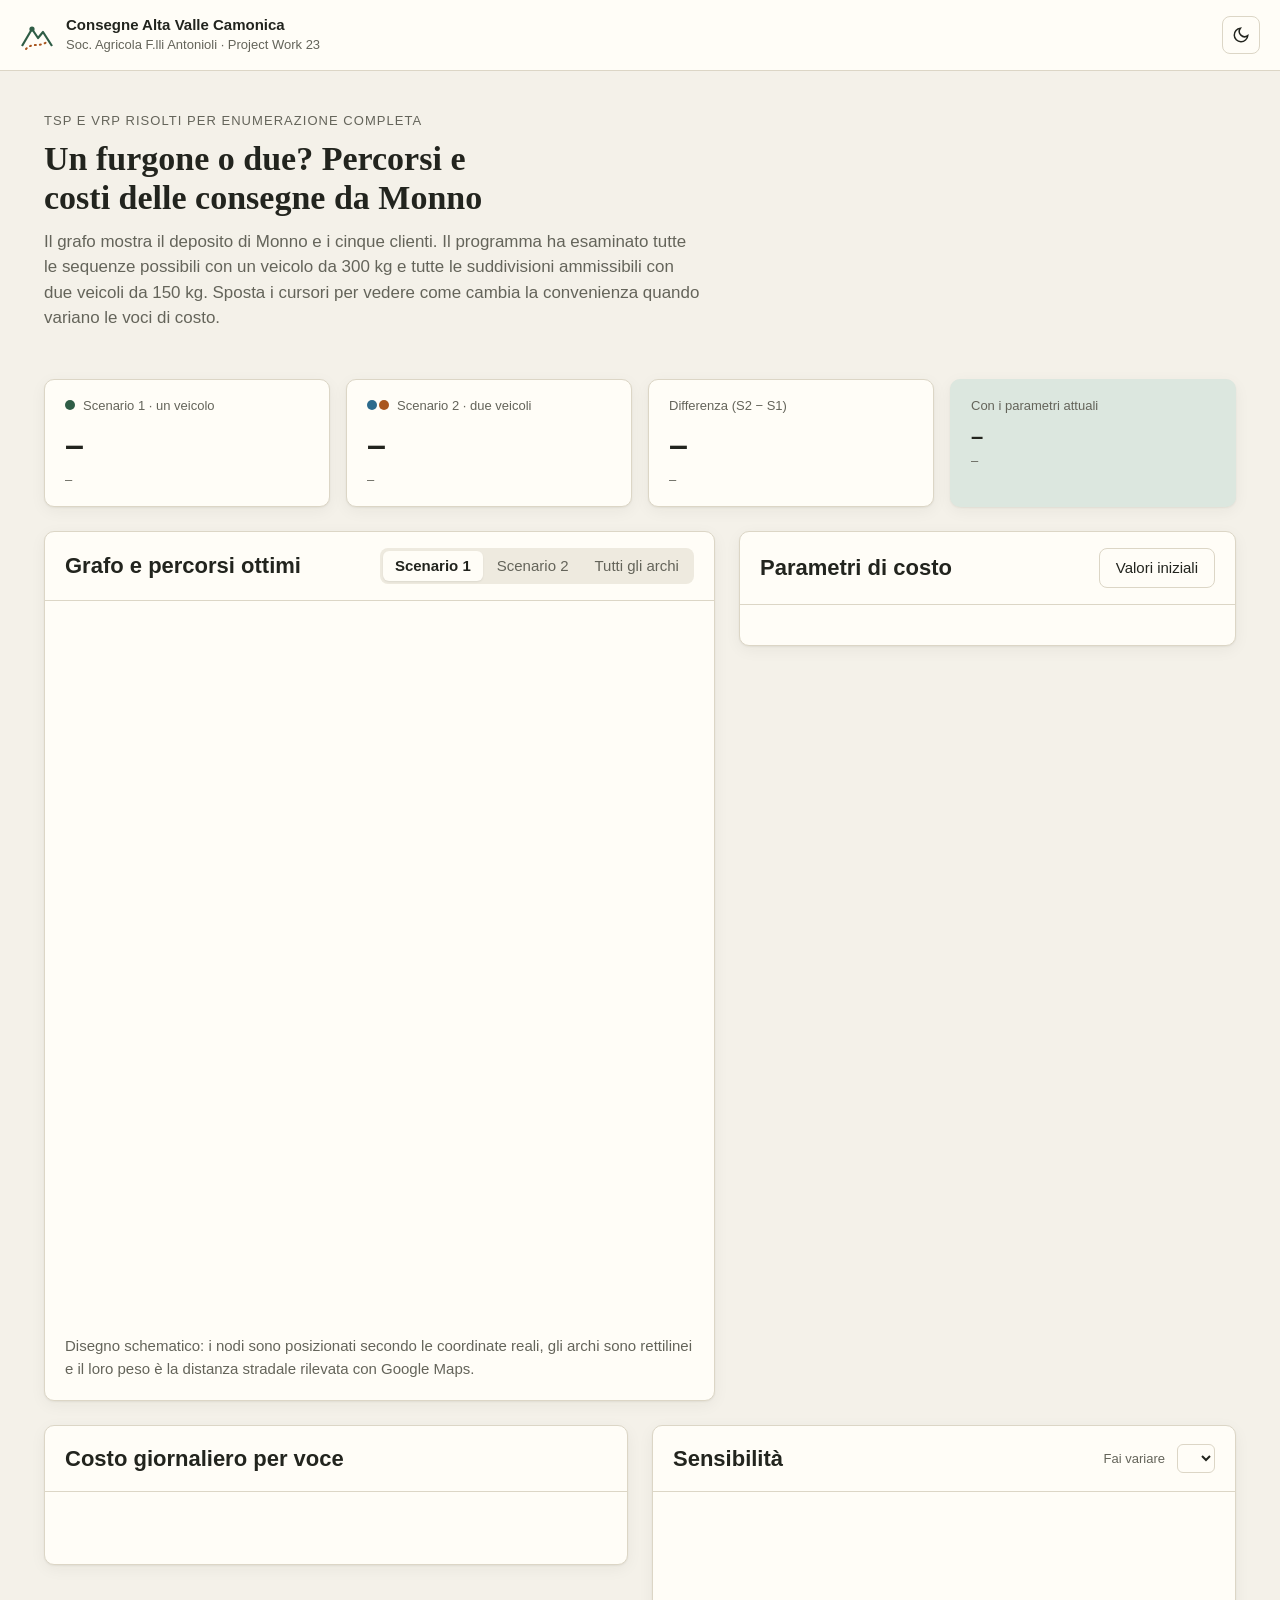
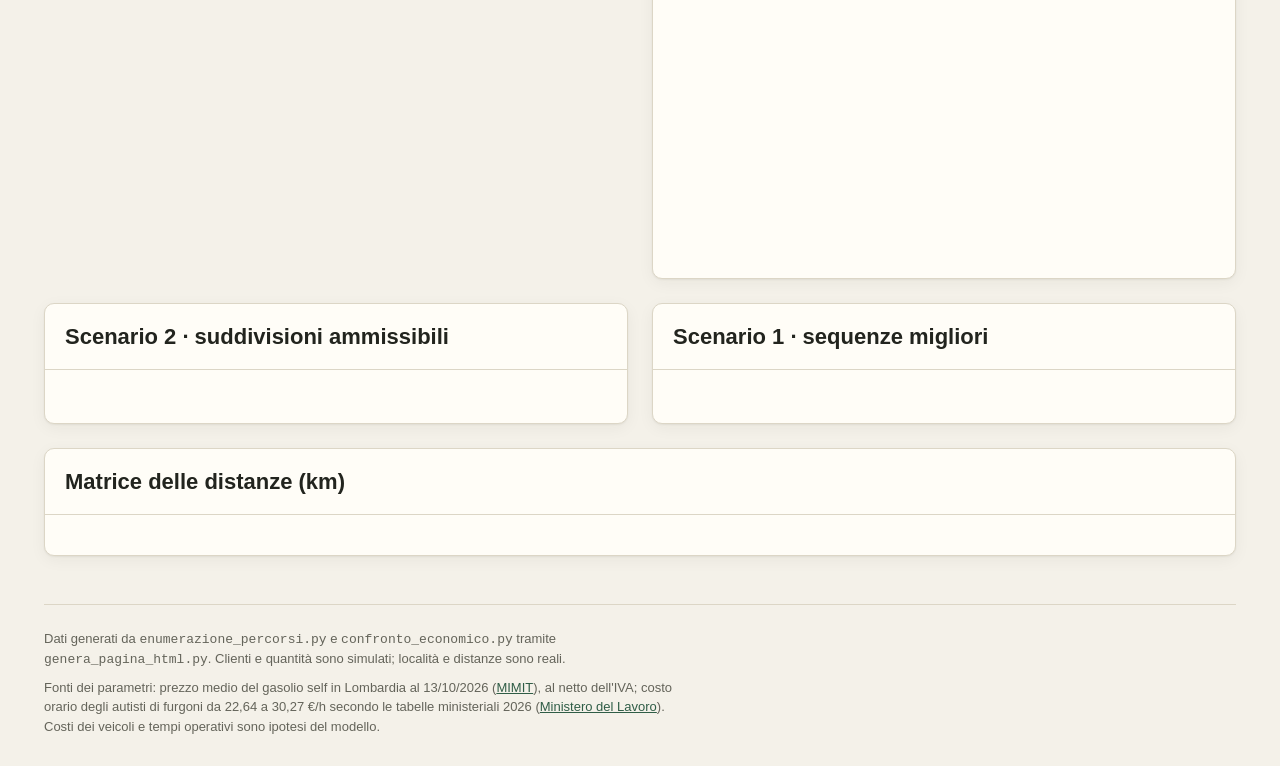
==== pagina/index.html @ 0bb9aa32 "aggiornamento progetto - Aggiunta la pagina generata pagina/index.html - .gitignore: la cartella pag" ====
<!doctype html>
<!--
  Modello della pagina dei risultati. Da solo non mostra numeri:
  va completato con "python3 genera_pagina_html.py", che aggiunge i dati
  e crea il file finale pagina/index.html.
-->
<html lang="it">
  <head>
    <meta charset="utf-8" />
    <meta name="viewport" content="width=device-width, initial-scale=1" />
    <title>Consegne in Alta Valle Camonica – Confronto tra scenari</title>
    <meta
      name="description"
      content="Project Work Traccia 23: percorsi di consegna della Società Agricola F.lli Antonioli e confronto economico tra uno e due veicoli."
    />
    <link
      rel="icon"
      href="data:image/svg+xml,%3Csvg xmlns='http://www.w3.org/2000/svg' viewBox='0 0 32 32'%3E%3Cpath d='M3 26 L12 10 L17 18 L21 13 L29 26 Z' fill='%232F5D46'/%3E%3Ccircle cx='12' cy='10' r='3' fill='%23B5652A'/%3E%3C/svg%3E"
    />
    <style>
/* I colori della pagina (versione chiara e versione scura), i caratteri
   e le distanze tra gli elementi. Gli altri file CSS usano questi nomi,
   ad esempio var(--accent), così basta cambiare un colore qui. */

:root,
[data-theme="light"] {
  --bg: #f4f1e9;
  --surface: #fffdf7;
  --surface-2: #eeeadf;
  --border: #dcd6c6;
  --text: #22241e;
  --muted: #64645a;
  --faint: #9a9888;
  --accent: #2f5d46;
  --accent-soft: #dce7df;
  --v1: #2c6a8c;
  --v2: #a9561f;
  --edge: #c9c3b2;
  --good: #2f5d46;
  --warn: #a9561f;
  --shadow:
    0 1px 2px rgba(40, 36, 20, 0.06), 0 4px 16px rgba(40, 36, 20, 0.05);
}
[data-theme="dark"] {
  --bg: #14160f;
  --surface: #1c1f17;
  --surface-2: #252920;
  --border: #353a2e;
  --text: #eceadf;
  --muted: #a6a496;
  --faint: #737265;
  --accent: #8cc3a3;
  --accent-soft: #263a2e;
  --v1: #74b4d6;
  --v2: #e3995f;
  --edge: #3e4436;
  --good: #8cc3a3;
  --warn: #e3995f;
  --shadow: 0 1px 2px rgba(0, 0, 0, 0.3), 0 4px 16px rgba(0, 0, 0, 0.25);
}
@media (prefers-color-scheme: dark) {
  :root:not([data-theme="light"]) {
    --bg: #14160f;
    --surface: #1c1f17;
    --surface-2: #252920;
    --border: #353a2e;
    --text: #eceadf;
    --muted: #a6a496;
    --faint: #737265;
    --accent: #8cc3a3;
    --accent-soft: #263a2e;
    --v1: #74b4d6;
    --v2: #e3995f;
    --edge: #3e4436;
    --good: #8cc3a3;
    --warn: #e3995f;
    --shadow:
      0 1px 2px rgba(0, 0, 0, 0.3), 0 4px 16px rgba(0, 0, 0, 0.25);
  }
}
:root {
  --text-xs: clamp(0.75rem, 0.7rem + 0.25vw, 0.8125rem);
  --text-sm: clamp(0.8125rem, 0.78rem + 0.2vw, 0.9375rem);
  --text-base: clamp(0.9375rem, 0.9rem + 0.2vw, 1.0625rem);
  --text-lg: clamp(1.125rem, 1rem + 0.5vw, 1.375rem);
  --text-xl: clamp(1.5rem, 1.2rem + 1.2vw, 2.125rem);
  --space-1: 0.25rem;
  --space-2: 0.5rem;
  --space-3: 0.75rem;
  --space-4: 1rem;
  --space-5: 1.25rem;
  --space-6: 1.5rem;
  --space-8: 2rem;
  --space-10: 2.5rem;
  --space-12: 3rem;
  --radius: 10px;
  --font-sans:
    -apple-system, BlinkMacSystemFont, "Segoe UI", "Helvetica Neue",
    Arial, sans-serif;
  --font-serif:
    "Iowan Old Style", "Palatino Linotype", Palatino, Georgia, serif;
  --font-mono: ui-monospace, "SF Mono", Menlo, Consolas, monospace;
}
</style>
    <style>
/* La struttura della pagina: barra in alto, disposizione dei riquadri
   sullo schermo, aspetto dei riquadri e note in fondo. */

* {
  box-sizing: border-box;
}
html {
  -webkit-text-size-adjust: 100%;
}
body {
  margin: 0;
  background: var(--bg);
  color: var(--text);
  font-family: var(--font-sans);
  font-size: var(--text-base);
  line-height: 1.5;
  font-variant-numeric: tabular-nums;
}
.wrap {
  max-width: 1240px;
  margin: 0 auto;
  padding: 0 var(--space-6);
}
header.top {
  border-bottom: 1px solid var(--border);
  background: var(--surface);
}
.top-inner {
  display: flex;
  align-items: center;
  gap: var(--space-4);
  padding: var(--space-4) 0;
}
.brand {
  display: flex;
  align-items: center;
  gap: var(--space-3);
  color: var(--accent);
}
.brand-text {
  color: var(--text);
  line-height: 1.2;
}
.brand-text strong {
  display: block;
  font-size: var(--text-sm);
}
.brand-text span {
  font-size: var(--text-xs);
  color: var(--muted);
}
.spacer {
  flex: 1;
}
.icon-btn {
  border: 1px solid var(--border);
  background: var(--surface);
  color: var(--text);
  width: 38px;
  height: 38px;
  border-radius: 8px;
  display: grid;
  place-items: center;
  cursor: pointer;
}
.icon-btn:hover {
  background: var(--surface-2);
}
.icon-btn:focus-visible,
button:focus-visible,
input:focus-visible,
select:focus-visible {
  outline: 2px solid var(--accent);
  outline-offset: 2px;
}

.intro {
  padding: var(--space-10) 0 var(--space-6);
}
.eyebrow {
  font-size: var(--text-xs);
  letter-spacing: 0.08em;
  text-transform: uppercase;
  color: var(--muted);
  margin: 0 0 var(--space-2);
}
h1 {
  font-family: var(--font-serif);
  font-size: var(--text-xl);
  font-weight: 600;
  line-height: 1.15;
  margin: 0 0 var(--space-3);
  max-width: 28ch;
}
.lead {
  color: var(--muted);
  max-width: 70ch;
  margin: 0;
}

.grid-main {
  display: grid;
  grid-template-columns: minmax(0, 1.35fr) minmax(320px, 1fr);
  gap: var(--space-6);
  align-items: start;
}
.card {
  background: var(--surface);
  border: 1px solid var(--border);
  border-radius: var(--radius);
  box-shadow: var(--shadow);
}
.card-head {
  display: flex;
  align-items: center;
  gap: var(--space-3);
  flex-wrap: wrap;
  padding: var(--space-4) var(--space-5);
  border-bottom: 1px solid var(--border);
}
.card-head h2 {
  font-size: var(--text-lg);
  font-weight: 650;
  margin: 0;
}
.card-body {
  padding: var(--space-5);
}
.hint {
  font-size: var(--text-xs);
  color: var(--muted);
}

section.block {
  margin-top: var(--space-6);
}
.two {
  display: grid;
  grid-template-columns: 1fr 1fr;
  gap: var(--space-6);
  align-items: start;
}

select {
  font: inherit;
  font-size: var(--text-sm);
  padding: var(--space-1) var(--space-2);
  border-radius: 6px;
  border: 1px solid var(--border);
  background: var(--surface);
  color: var(--text);
}
.note {
  font-size: var(--text-sm);
  color: var(--muted);
  margin: var(--space-3) 0 0;
}

footer {
  margin: var(--space-12) 0 var(--space-8);
  padding-top: var(--space-6);
  border-top: 1px solid var(--border);
  font-size: var(--text-xs);
  color: var(--muted);
}
footer p {
  margin: 0 0 var(--space-2);
  max-width: 90ch;
}
footer a {
  color: var(--accent);
}
</style>
    <style>
/* L'aspetto dei singoli elementi: i quattro riquadri in cima, il disegno
   con i giri, i cursori, le tabelle, le barre dei costi e il grafico. */

.kpis {
  display: grid;
  grid-template-columns: repeat(4, 1fr);
  gap: var(--space-4);
  margin: var(--space-6) 0;
}
.kpi {
  background: var(--surface);
  border: 1px solid var(--border);
  border-radius: var(--radius);
  padding: var(--space-4) var(--space-5);
  box-shadow: var(--shadow);
}
.kpi-label {
  font-size: var(--text-xs);
  color: var(--muted);
  display: flex;
  align-items: center;
  gap: var(--space-2);
}
.kpi-value {
  font-size: var(--text-xl);
  font-weight: 650;
  margin-top: var(--space-1);
  letter-spacing: -0.01em;
}
.kpi-sub {
  font-size: var(--text-xs);
  color: var(--muted);
}
.kpi.verdict {
  background: var(--accent-soft);
  border-color: transparent;
}
.kpi.verdict .kpi-value {
  font-size: var(--text-lg);
  line-height: 1.25;
  margin-top: var(--space-2);
}
.dot {
  width: 10px;
  height: 10px;
  border-radius: 50%;
  display: inline-block;
  flex: none;
}

.seg {
  display: inline-flex;
  background: var(--surface-2);
  border-radius: 8px;
  padding: 3px;
  gap: 2px;
}
.seg button {
  border: 0;
  background: transparent;
  color: var(--muted);
  font: inherit;
  font-size: var(--text-sm);
  padding: var(--space-1) var(--space-3);
  border-radius: 6px;
  cursor: pointer;
  white-space: nowrap;
}
.seg button[aria-pressed="true"] {
  background: var(--surface);
  color: var(--text);
  box-shadow: 0 1px 2px rgba(0, 0, 0, 0.08);
  font-weight: 600;
}

.graph-wrap {
  position: relative;
}
svg.graph {
  width: 100%;
  height: auto;
  display: block;
}
.graph .edge {
  stroke: var(--edge);
  stroke-width: 1.2;
}
.graph .edge-label {
  font-size: 11px;
  fill: var(--faint);
  paint-order: stroke;
  stroke: var(--surface);
  stroke-width: 4px;
}
.graph .route {
  fill: none;
  stroke-width: 3.5;
  stroke-linecap: round;
  stroke-linejoin: round;
}
.graph .node-circle {
  fill: var(--surface);
  stroke: var(--text);
  stroke-width: 1.5;
}
.graph .node-depot {
  fill: var(--accent);
  stroke: var(--accent);
}
.graph .node-name {
  font-size: 13px;
  font-weight: 600;
  fill: var(--text);
  paint-order: stroke;
  stroke: var(--surface);
  stroke-width: 4px;
}
.graph .node-kg {
  font-size: 11px;
  fill: var(--muted);
  paint-order: stroke;
  stroke: var(--surface);
  stroke-width: 4px;
}
.graph .step {
  font-size: 10px;
  font-weight: 700;
  fill: #fff;
}
.legend {
  display: flex;
  flex-wrap: wrap;
  gap: var(--space-4);
  margin-top: var(--space-3);
  font-size: var(--text-xs);
  color: var(--muted);
}
.legend span {
  display: inline-flex;
  align-items: center;
  gap: var(--space-2);
}
.legend i {
  width: 18px;
  height: 3px;
  border-radius: 2px;
  display: inline-block;
}

.routes {
  display: grid;
  gap: var(--space-3);
  margin-top: var(--space-4);
}
.route-card {
  border: 1px solid var(--border);
  border-left-width: 4px;
  border-radius: 8px;
  padding: var(--space-3) var(--space-4);
}
.route-card .r-title {
  font-size: var(--text-sm);
  font-weight: 650;
  display: flex;
  justify-content: space-between;
  gap: var(--space-3);
}
.route-card .r-path {
  font-size: var(--text-sm);
  color: var(--muted);
  margin-top: 2px;
}

.controls {
  display: grid;
  gap: var(--space-5);
}
.group-title {
  font-size: var(--text-xs);
  text-transform: uppercase;
  letter-spacing: 0.08em;
  color: var(--muted);
  margin: 0 0 var(--space-3);
  font-weight: 600;
}
.ctrl {
  display: grid;
  grid-template-columns: 1fr auto;
  gap: var(--space-1) var(--space-3);
  align-items: center;
  margin-bottom: var(--space-3);
}
.ctrl label {
  font-size: var(--text-sm);
}
.ctrl output {
  font-size: var(--text-sm);
  font-weight: 650;
  font-family: var(--font-mono);
}
.ctrl input[type="range"] {
  grid-column: 1 / -1;
  width: 100%;
  accent-color: var(--accent);
  margin: 0;
}
.ctrl .src {
  grid-column: 1 / -1;
  font-size: var(--text-xs);
  color: var(--faint);
  margin-top: -2px;
}
.btn {
  border: 1px solid var(--border);
  background: var(--surface);
  color: var(--text);
  font: inherit;
  font-size: var(--text-sm);
  padding: var(--space-2) var(--space-4);
  border-radius: 8px;
  cursor: pointer;
}
.btn:hover {
  background: var(--surface-2);
}

table {
  width: 100%;
  border-collapse: collapse;
  font-size: var(--text-sm);
}
th,
td {
  text-align: left;
  padding: var(--space-2) var(--space-3);
  border-bottom: 1px solid var(--border);
  vertical-align: top;
}
th {
  font-size: var(--text-xs);
  color: var(--muted);
  font-weight: 600;
  text-transform: uppercase;
  letter-spacing: 0.05em;
}
td.num,
th.num {
  text-align: right;
  white-space: nowrap;
}
tr.total td {
  font-weight: 700;
  border-bottom: 0;
  border-top: 2px solid var(--text);
}
tr.best td {
  background: var(--accent-soft);
}
.pos {
  color: var(--warn);
}
.neg {
  color: var(--good);
}
.table-scroll {
  overflow-x: auto;
}

.bars {
  display: grid;
  gap: var(--space-4);
  margin-top: var(--space-5);
}
.bar-row .bar-label {
  display: flex;
  justify-content: space-between;
  font-size: var(--text-sm);
  margin-bottom: var(--space-1);
}
.bar {
  display: flex;
  height: 22px;
  border-radius: 5px;
  overflow: hidden;
  background: var(--surface-2);
}
.bar div {
  height: 100%;
  transition: width 0.35s ease;
}
.bar-legend {
  display: flex;
  flex-wrap: wrap;
  gap: var(--space-3);
  font-size: var(--text-xs);
  color: var(--muted);
  margin-top: var(--space-3);
}
.bar-legend span {
  display: inline-flex;
  align-items: center;
  gap: var(--space-1);
}
.bar-legend i {
  width: 10px;
  height: 10px;
  border-radius: 2px;
  display: inline-block;
}

svg.chart {
  width: 100%;
  height: auto;
  display: block;
}
.chart .axis line,
.chart .axis path {
  stroke: var(--border);
}
.chart text {
  font-size: 11px;
  fill: var(--muted);
}
.chart .grid {
  stroke: var(--border);
  stroke-dasharray: 2 3;
}
</style>
    <style>
/* Modifiche per gli schermi piccoli (telefoni e tablet) e per chi ha
   chiesto al computer di ridurre le animazioni. Viene caricato per ultimo,
   così queste regole prevalgono sulle altre. */

@media (max-width: 980px) {
  .grid-main,
  .two {
    grid-template-columns: 1fr;
  }
  .kpis {
    grid-template-columns: 1fr 1fr;
  }
}
@media (max-width: 520px) {
  .wrap {
    padding: 0 var(--space-4);
  }
  .kpis {
    grid-template-columns: 1fr;
  }
  .card-body {
    padding: var(--space-4);
  }
}
@media (prefers-reduced-motion: reduce) {
  .bar div {
    transition: none;
  }
}
</style>
  </head>
  <body>
    <header class="top">
      <div class="wrap top-inner">
        <div class="brand">
          <svg
            width="34"
            height="34"
            viewBox="0 0 34 34"
            fill="none"
            aria-label="Logo: montagne e percorso di consegna"
            role="img"
          >
            <path
              d="M2 28 L12 11 L18 20 L23 14 L32 28"
              stroke="currentColor"
              stroke-width="2.2"
              stroke-linejoin="round"
            />
            <path
              d="M6 31 C 12 24, 20 30, 28 23"
              stroke="var(--v2)"
              stroke-width="2"
              stroke-linecap="round"
              stroke-dasharray="1 4"
            />
            <circle cx="12" cy="11" r="2.6" fill="currentColor" />
          </svg>
          <div class="brand-text">
            <strong>Consegne Alta Valle Camonica</strong>
            <span>Soc. Agricola F.lli Antonioli · Project Work 23</span>
          </div>
        </div>
        <div class="spacer"></div>
        <button
          class="icon-btn"
          id="theme"
          aria-label="Cambia tema chiaro/scuro"
          title="Cambia tema"
        >
          <svg
            width="18"
            height="18"
            viewBox="0 0 24 24"
            fill="none"
            stroke="currentColor"
            stroke-width="2"
            stroke-linecap="round"
          >
            <path d="M21 12.8A9 9 0 1 1 11.2 3a7 7 0 0 0 9.8 9.8z" />
          </svg>
        </button>
      </div>
    </header>

    <main class="wrap">
      <div class="intro">
        <p class="eyebrow">TSP e VRP risolti per enumerazione completa</p>
        <h1>Un furgone o due? Percorsi e costi delle consegne da Monno</h1>
        <p class="lead">
          Il grafo mostra il deposito di Monno e i cinque clienti. Il programma
          ha esaminato tutte le sequenze possibili con un veicolo da 300 kg e
          tutte le suddivisioni ammissibili con due veicoli da 150 kg. Sposta i
          cursori per vedere come cambia la convenienza quando variano le voci
          di costo.
        </p>
      </div>

      <div class="kpis" aria-live="polite">
        <div class="kpi">
          <div class="kpi-label">
            <span class="dot" style="background: var(--accent)"></span>Scenario
            1 · un veicolo
          </div>
          <div class="kpi-value" id="k-s1">–</div>
          <div class="kpi-sub" id="k-s1-sub">–</div>
        </div>
        <div class="kpi">
          <div class="kpi-label">
            <span class="dot" style="background: var(--v1)"></span
            ><span
              class="dot"
              style="background: var(--v2); margin-left: -6px"
            ></span
            >Scenario 2 · due veicoli
          </div>
          <div class="kpi-value" id="k-s2">–</div>
          <div class="kpi-sub" id="k-s2-sub">–</div>
        </div>
        <div class="kpi">
          <div class="kpi-label">Differenza (S2 − S1)</div>
          <div class="kpi-value" id="k-diff">–</div>
          <div class="kpi-sub" id="k-diff-sub">–</div>
        </div>
        <div class="kpi verdict">
          <div class="kpi-label">Con i parametri attuali</div>
          <div class="kpi-value" id="k-verdict">–</div>
          <div class="kpi-sub" id="k-verdict-sub">–</div>
        </div>
      </div>

      <div class="grid-main">
        <div class="card">
          <div class="card-head">
            <h2>Grafo e percorsi ottimi</h2>
            <div class="spacer"></div>
            <div class="seg" role="group" aria-label="Scenario da mostrare">
              <button data-view="s1" aria-pressed="true">Scenario 1</button>
              <button data-view="s2" aria-pressed="false">Scenario 2</button>
              <button data-view="all" aria-pressed="false">
                Tutti gli archi
              </button>
            </div>
          </div>
          <div class="card-body">
            <div class="graph-wrap">
              <svg
                class="graph"
                id="graph"
                viewBox="0 0 560 600"
                role="img"
                aria-label="Grafo del deposito e dei clienti con i percorsi ottimi"
              ></svg>
            </div>
            <div class="legend" id="legend"></div>
            <div class="routes" id="routes"></div>
            <p class="note">
              Disegno schematico: i nodi sono posizionati secondo le coordinate
              reali, gli archi sono rettilinei e il loro peso è la distanza
              stradale rilevata con Google Maps.
            </p>
          </div>
        </div>

        <div class="card">
          <div class="card-head">
            <h2>Parametri di costo</h2>
            <div class="spacer"></div>
            <button class="btn" id="reset">Valori iniziali</button>
          </div>
          <div class="card-body controls" id="controls"></div>
        </div>
      </div>

      <section class="block two">
        <div class="card">
          <div class="card-head"><h2>Costo giornaliero per voce</h2></div>
          <div class="card-body">
            <div class="table-scroll"><table id="cost-table"></table></div>
            <div class="bars" id="bars"></div>
            <div class="bar-legend" id="bar-legend"></div>
          </div>
        </div>
        <div class="card">
          <div class="card-head">
            <h2>Sensibilità</h2>
            <div class="spacer"></div>
            <label class="hint" for="sens-var">Fai variare</label>
            <select id="sens-var"></select>
          </div>
          <div class="card-body">
            <svg
              class="chart"
              id="chart"
              viewBox="0 0 520 320"
              role="img"
              aria-label="Costo dei due scenari al variare del parametro scelto"
            ></svg>
            <p class="note" id="sens-note"></p>
          </div>
        </div>
      </section>

      <section class="block two">
        <div class="card">
          <div class="card-head">
            <h2>Scenario 2 · suddivisioni ammissibili</h2>
          </div>
          <div class="card-body">
            <p class="hint" id="s2-summary"></p>
            <div class="table-scroll"><table id="s2-table"></table></div>
          </div>
        </div>
        <div class="card">
          <div class="card-head"><h2>Scenario 1 · sequenze migliori</h2></div>
          <div class="card-body">
            <p class="hint" id="s1-summary"></p>
            <div class="table-scroll"><table id="s1-table"></table></div>
          </div>
        </div>
      </section>

      <section class="block">
        <div class="card">
          <div class="card-head"><h2>Matrice delle distanze (km)</h2></div>
          <div class="card-body">
            <div class="table-scroll"><table id="matrix"></table></div>
          </div>
        </div>
      </section>

      <footer>
        <p>
          Dati generati da <code>enumerazione_percorsi.py</code> e
          <code>confronto_economico.py</code> tramite
          <code>genera_pagina_html.py</code>. Clienti e quantità sono simulati;
          località e distanze sono reali.
        </p>
        <p>
          Fonti dei parametri: prezzo medio del gasolio self in Lombardia al
          13/10/2026 (<a
            href="https://www.mimit.gov.it/it/prezzo-medio-carburanti/regioni"
            target="_blank"
            rel="noopener"
            >MIMIT</a
          >), al netto dell'IVA; costo orario degli autisti di furgoni da 22,64
          a 30,27 €/h secondo le tabelle ministeriali 2026 (<a
            href="https://www.lavoro.gov.it/temi-e-priorita/rapporti-di-lavoro-e-relazioni-industriali/focus/settore-della-logistica-trasporto-merci-spedizione"
            target="_blank"
            rel="noopener"
            >Ministero del Lavoro</a
          >). Costi dei veicoli e tempi operativi sono ipotesi del modello.
        </p>
      </footer>
    </main>

    <!-- Qui genera_pagina_html.py scrive i risultati dei calcoli,
         al posto della scritta {"nodi": [{"id": 0, "nome": "Monno", "lat": 46.2116, "lon": 10.3399, "domanda": 0}, {"id": 1, "nome": "Incudine", "lat": 46.2205, "lon": 10.3589, "domanda": 40}, {"id": 2, "nome": "Edolo", "lat": 46.1806, "lon": 10.3333, "domanda": 70}, {"id": 3, "nome": "Vezza d'Oglio", "lat": 46.2402, "lon": 10.3997, "domanda": 50}, {"id": 4, "nome": "Vione", "lat": 46.2484, "lon": 10.4472, "domanda": 30}, {"id": 5, "nome": "Malonno", "lat": 46.1226, "lon": 10.3192, "domanda": 60}], "distanze": [[0.0, 3.1, 6.6, 7.0, 11.4, 14.9], [3.1, 0.0, 5.5, 3.9, 8.3, 13.8], [6.6, 5.5, 0.0, 9.4, 13.8, 8.3], [7.0, 3.9, 9.4, 0.0, 4.7, 17.7], [11.4, 8.3, 13.8, 4.7, 0.0, 22.1], [14.9, 13.8, 8.3, 17.7, 22.1, 0.0]], "capacita": {"s1": 300, "s2": 150}, "scenario1": {"sequenza": [1, 3, 4, 2, 5], "km": 48.7, "esaminate": 120, "n_ottime": 16, "classifica": [{"km": 48.7, "sequenza": [1, 3, 4, 2, 5]}, {"km": 48.7, "sequenza": [1, 3, 4, 5, 2]}, {"km": 48.7, "sequenza": [1, 4, 3, 2, 5]}, {"km": 48.7, "sequenza": [1, 4, 3, 5, 2]}, {"km": 48.7, "sequenza": [2, 5, 1, 3, 4]}, {"km": 48.7, "sequenza": [2, 5, 1, 4, 3]}, {"km": 48.7, "sequenza": [2, 5, 3, 4, 1]}, {"km": 48.7, "sequenza": [2, 5, 4, 3, 1]}, {"km": 48.7, "sequenza": [3, 4, 1, 2, 5]}, {"km": 48.7, "sequenza": [3, 4, 1, 5, 2]}, {"km": 48.7, "sequenza": [4, 3, 1, 2, 5]}, {"km": 48.7, "sequenza": [4, 3, 1, 5, 2]}]}, "scenario2": {"suddivisioni": 15, "scartate": 9, "ammissibili": [{"km": 52.9, "veicoli": [{"sequenza": [1, 3, 4], "km": 23.1, "kg": 120}, {"sequenza": [2, 5], "km": 29.8, "kg": 130}]}, {"km": 63.9, "veicoli": [{"sequenza": [1, 2], "km": 15.2, "kg": 110}, {"sequenza": [3, 4, 5], "km": 48.7, "kg": 140}]}, {"km": 63.9, "veicoli": [{"sequenza": [1, 5], "km": 31.8, "kg": 100}, {"sequenza": [2, 3, 4], "km": 32.1, "kg": 150}]}, {"km": 71.4, "veicoli": [{"sequenza": [1, 4, 2], "km": 31.8, "kg": 140}, {"sequenza": [3, 5], "km": 39.6, "kg": 110}]}, {"km": 71.4, "veicoli": [{"sequenza": [1, 3, 5], "km": 39.6, "kg": 150}, {"sequenza": [2, 4], "km": 31.8, "kg": 100}]}, {"km": 71.4, "veicoli": [{"sequenza": [1, 4, 5], "km": 48.4, "kg": 130}, {"sequenza": [2, 3], "km": 23.0, "kg": 120}]}]}, "parametri": {"prezzo_gasolio": 1.84, "costo_orario": 25.0, "velocita": 50, "tempo_scarico": 10, "tempo_carico": 15, "veicoli": {"furgone_medio": {"consumo_l_100km": 9.0, "altri_costi_km": 0.08, "costo_fisso_giorno": 35.0}, "furgone_compatto": {"consumo_l_100km": 6.5, "altri_costi_km": 0.06, "costo_fisso_giorno": 25.0}}, "giorni_anno": 250}} -->
    <script>
      const DATI = /*__DATI__*/ null;
    </script>
    <script>
/* =============================================================
   Piccoli strumenti usati da tutti gli altri file:
   trovare un elemento nella pagina e scrivere numeri, euro e
   orari nel formato italiano (virgola per i decimali, punto per
   le migliaia).
   ============================================================= */

/**
 * Trova un elemento della pagina. Esempio: $("#reset") restituisce
 * il pulsante che nel file HTML ha id="reset".
 */
const $ = (selettore) => document.querySelector(selettore);

/** Nomi dei paesi, nello stesso ordine dei dati: il numero 0 è il deposito di Monno. */
const NOMI_NODI = DATI.nodi.map((nodo) => nodo.nome);

/** 1234.5 → "1.234,50 €" */
function formattaEuro(valore) {
  return valore.toLocaleString("it-IT", {
    style: "currency",
    currency: "EUR",
    minimumFractionDigits: 2,
  });
}

/** 1234.5 → "1.235 €" (arrotondato all'euro, usato per i totali annui). */
function formattaEuroIntero(valore) {
  // la "regola" tra le barre / / inserisce un punto ogni tre cifre, partendo da destra
  const conPuntiDelleMigliaia = Math.round(valore)
    .toString()
    .replace(/\B(?=(\d{3})+(?!\d))/g, ".");
  return conPuntiDelleMigliaia + " €";
}

/** formattaNumero(3.14159, 2) → "3,14" */
function formattaNumero(valore, decimali = 1) {
  return valore.toLocaleString("it-IT", {
    minimumFractionDigits: decimali,
    maximumFractionDigits: decimali,
  });
}

/**
 * Scrive un valore con il segno + o − davanti, usando la funzione
 * di formattazione indicata. Lo zero resta senza segno.
 * Esempio: conSegno(-3, formattaEuro) → "−3,00 €"
 */
function conSegno(valore, formatta) {
  let segno = "";
  if (valore > 0) segno = "+";
  if (valore < 0) segno = "−";
  return segno + formatta(Math.abs(valore));
}

/** Scrive una durata in ore e minuti: 1.75 ore → "1h 45min", 0.5 ore → "30 min". */
function formattaDurata(oreDecimali) {
  let ore = Math.floor(oreDecimali);
  let minuti = Math.round((oreDecimali - ore) * 60);
  if (minuti === 60) {
    // es. 1.999 ore: l'arrotondamento dà 60 minuti, che diventano un'ora in più
    ore++;
    minuti = 0;
  }
  if (ore === 0) return `${minuti} min`;
  return `${ore}h ${String(minuti).padStart(2, "0")}min`;
}

/** Scrive un giro con i nomi dei paesi, partendo e tornando a Monno: "Monno → Edolo → Malonno → Monno". */
function descriviPercorso(sequenzaClienti) {
  const giroCompleto = [0, ...sequenzaClienti, 0];
  return giroCompleto.map((indice) => NOMI_NODI[indice]).join(" → ");
}
</script>
    <script>
/* =============================================================
   I costi usati nei calcoli (prezzo del gasolio, stipendio degli
   autisti, ...) e l'elenco dei cursori con cui si possono cambiare
   nella pagina.
   ============================================================= */

/** I costi di partenza, così come li ha scritti confronto_economico.py. */
const PARAMETRI_DATI = DATI.parametri;
const FURGONE_MEDIO = PARAMETRI_DATI.veicoli.furgone_medio;
const FURGONE_COMPATTO = PARAMETRI_DATI.veicoli.furgone_compatto;

/** Gli stessi valori di partenza, riorganizzati con un nome per ogni cursore. */
const VALORI_INIZIALI = {
  prezzo_gasolio: PARAMETRI_DATI.prezzo_gasolio,
  costo_orario: PARAMETRI_DATI.costo_orario,
  velocita: PARAMETRI_DATI.velocita,
  tempo_scarico: PARAMETRI_DATI.tempo_scarico,
  tempo_carico: PARAMETRI_DATI.tempo_carico,

  fisso_medio: FURGONE_MEDIO.costo_fisso_giorno,
  consumo_medio: FURGONE_MEDIO.consumo_l_100km,
  usura_medio: FURGONE_MEDIO.altri_costi_km,

  fisso_comp: FURGONE_COMPATTO.costo_fisso_giorno,
  consumo_comp: FURGONE_COMPATTO.consumo_l_100km,
  usura_comp: FURGONE_COMPATTO.altri_costi_km,
};

/** I valori scelti in questo momento con i cursori (all'inizio, quelli di partenza). */
let parametriCorrenti = { ...VALORI_INIZIALI };

/*
  Elenco dei cursori, divisi in gruppi. Per ognuno si indica:
    chiave           il nome del costo che il cursore modifica
    etichetta        il testo scritto sopra il cursore
    min, max, passo  valore minimo, massimo e di quanto si sposta ogni scatto
    formatta         come scrivere il valore, con l'unità di misura (€/l, km/h, ...)
    fonte            (non sempre presente) da dove viene il valore di partenza
*/
const GRUPPI_DI_CONTROLLI = [
  {
    titolo: "Carburante e lavoro",
    controlli: [
      {
        chiave: "prezzo_gasolio",
        etichetta: "Prezzo gasolio (IVA esclusa)",
        min: 1.2,
        max: 2.6,
        passo: 0.01,
        formatta: (v) => formattaNumero(v, 2) + " €/l",
        fonte: "MIMIT, Lombardia, 13/10/2026: 2,247 €/l IVA inclusa",
      },
      {
        chiave: "costo_orario",
        etichetta: "Costo orario autista",
        min: 18,
        max: 40,
        passo: 0.5,
        formatta: (v) => formattaNumero(v, 2) + " €/h",
        fonte: "Tabelle ministeriali 2026: 22,64–30,27 €/h",
      },
    ],
  },
  {
    titolo: "Tempi operativi",
    controlli: [
      {
        chiave: "velocita",
        etichetta: "Velocità media",
        min: 30,
        max: 70,
        passo: 1,
        formatta: (v) => v + " km/h",
        fonte: "Percorsi su strada statale SS42",
      },
      {
        chiave: "tempo_scarico",
        etichetta: "Scarico per cliente",
        min: 0,
        max: 30,
        passo: 1,
        formatta: (v) => v + " min",
      },
      {
        chiave: "tempo_carico",
        etichetta: "Carico al deposito per veicolo",
        min: 0,
        max: 45,
        passo: 1,
        formatta: (v) => v + " min",
      },
    ],
  },
  {
    titolo: "Furgone medio · scenario 1",
    controlli: [
      {
        chiave: "fisso_medio",
        etichetta: "Costo fisso giornaliero",
        min: 10,
        max: 90,
        passo: 1,
        formatta: (v) => formattaNumero(v, 0) + " €/giorno",
      },
      {
        chiave: "consumo_medio",
        etichetta: "Consumo",
        min: 5,
        max: 14,
        passo: 0.1,
        formatta: (v) => formattaNumero(v, 1) + " l/100 km",
      },
      {
        chiave: "usura_medio",
        etichetta: "Usura e manutenzione",
        min: 0,
        max: 0.25,
        passo: 0.01,
        formatta: (v) => formattaNumero(v, 2) + " €/km",
      },
    ],
  },
  {
    titolo: "Furgone compatto · scenario 2 (×2)",
    controlli: [
      {
        chiave: "fisso_comp",
        etichetta: "Costo fisso giornaliero",
        min: 5,
        max: 70,
        passo: 1,
        formatta: (v) => formattaNumero(v, 0) + " €/giorno",
      },
      {
        chiave: "consumo_comp",
        etichetta: "Consumo",
        min: 3,
        max: 12,
        passo: 0.1,
        formatta: (v) => formattaNumero(v, 1) + " l/100 km",
      },
      {
        chiave: "usura_comp",
        etichetta: "Usura e manutenzione",
        min: 0,
        max: 0.25,
        passo: 0.01,
        formatta: (v) => formattaNumero(v, 2) + " €/km",
      },
    ],
  },
];

/** Tutti i cursori in un'unica lista, senza dividerli in gruppi. */
const TUTTI_I_CONTROLLI = GRUPPI_DI_CONTROLLI.flatMap(
  (gruppo) => gruppo.controlli,
);

/** Per trovare subito un cursore dal suo nome, es. CONTROLLO_PER_CHIAVE.velocita */
const CONTROLLO_PER_CHIAVE = Object.fromEntries(
  TUTTI_I_CONTROLLI.map((controllo) => [controllo.chiave, controllo]),
);
</script>
    <script>
/* =============================================================
   Il calcolo dei costi: è lo stesso di confronto_economico.py,
   ripetuto qui perché la pagina possa rifarlo ogni volta che
   si sposta un cursore.

   Scenario 1: un furgone medio visita da solo tutti i clienti.
   Scenario 2: due furgoni compatti si dividono i clienti, nel
               modo più corto trovato da enumerazione_percorsi.py.
   ============================================================= */

const SCENARIO_1 = DATI.scenario1;
const MIGLIORE_SCENARIO_2 = DATI.scenario2.ammissibili[0];

/** Consumo, usura e costo fisso del tipo di furgone indicato ("medio" o "compatto"). */
function caratteristicheVeicolo(tipoVeicolo, parametri) {
  if (tipoVeicolo === "medio") {
    return {
      consumo: parametri.consumo_medio, // litri ogni 100 km
      usura: parametri.usura_medio, // € al km
      costoFisso: parametri.fisso_medio, // € al giorno
    };
  }
  return {
    consumo: parametri.consumo_comp,
    usura: parametri.usura_comp,
    costoFisso: parametri.fisso_comp,
  };
}

/**
 * Quanto costa e quanto dura il giro di un singolo furgone.
 * fisso, carburante, altri (usura) e autista sono le quattro voci
 * di costo che compaiono nella tabella della pagina.
 */
function costoGiro(km, numeroClienti, tipoVeicolo, parametri) {
  const veicolo = caratteristicheVeicolo(tipoVeicolo, parametri);

  const oreDiGuida = km / parametri.velocita;
  const minutiDiSosta =
    numeroClienti * parametri.tempo_scarico + parametri.tempo_carico;
  const ore = oreDiGuida + minutiDiSosta / 60;

  const litriConsumati = (km * veicolo.consumo) / 100;
  const carburante = litriConsumati * parametri.prezzo_gasolio;
  const altri = km * veicolo.usura;
  const autista = ore * parametri.costo_orario;

  return {
    km,
    ore,
    fisso: veicolo.costoFisso,
    carburante,
    altri,
    autista,
    totale: veicolo.costoFisso + carburante + altri + autista,
  };
}

/** I valori che, nello scenario 2, si sommano tra i due furgoni. */
const VOCI_DA_SOMMARE = [
  "km",
  "ore",
  "fisso",
  "carburante",
  "altri",
  "autista",
  "totale",
];

/**
 * Calcola i costi dei due scenari con i valori indicati.
 * "durata" dice dopo quanto tempo tutte le consegne sono finite:
 * nello scenario 2 i due furgoni partono insieme, quindi si finisce
 * quando torna quello con il giro più lungo.
 */
function valutaScenari(parametri) {
  const scenario1 = costoGiro(
    SCENARIO_1.km,
    SCENARIO_1.sequenza.length,
    "medio",
    parametri,
  );
  scenario1.durata = scenario1.ore;

  const giriScenario2 = MIGLIORE_SCENARIO_2.veicoli.map((veicolo) =>
    costoGiro(veicolo.km, veicolo.sequenza.length, "compatto", parametri),
  );
  const scenario2 = {};
  for (const voce of VOCI_DA_SOMMARE) {
    scenario2[voce] = giriScenario2.reduce((somma, g) => somma + g[voce], 0);
  }
  scenario2.durata = Math.max(...giriScenario2.map((g) => g.ore));

  return { scenario1, scenario2 };
}
</script>
    <script>
/* =============================================================
   Il riquadro "Parametri di costo": crea i cursori e fa in modo
   che, quando se ne sposta uno, la pagina ricalcoli tutto.
   ============================================================= */

/** Il codice HTML di un cursore: titolo, valore attuale, barra e fonte. */

function htmlControllo(controllo) {
  const id = `c-${controllo.chiave}`;
  const fonte = controllo.fonte
    ? `<span class="src">${controllo.fonte}</span>`
    : "";
  return `
    <div class="ctrl">
      <label for="${id}">${controllo.etichetta}</label>
      <output id="o-${controllo.chiave}" for="${id}"></output>
      <input type="range" id="${id}"
             min="${controllo.min}" max="${controllo.max}" step="${controllo.passo}"
             value="${parametriCorrenti[controllo.chiave]}">
      ${fonte}
    </div>`;
}

/** Il codice HTML di un gruppo di cursori, con il suo titolo. */
function htmlGruppoControlli(gruppo) {
  return `
    <div>
      <p class="group-title">${gruppo.titolo}</p>
      ${gruppo.controlli.map(htmlControllo).join("")}
    </div>`;
}

/** Pulsante "Valori iniziali": riporta tutti i cursori ai valori di partenza. */
function ripristinaValoriIniziali() {
  parametriCorrenti = { ...VALORI_INIZIALI };
  for (const controllo of TUTTI_I_CONTROLLI) {
    $(`#c-${controllo.chiave}`).value = parametriCorrenti[controllo.chiave];
  }
  aggiorna();
}

/** Mette i cursori nella pagina e li collega ai calcoli. */
function creaControlli() {
  $("#controls").innerHTML = GRUPPI_DI_CONTROLLI.map(htmlGruppoControlli).join(
    "",
  );

  // quando si sposta un cursore: salva il nuovo valore e ricalcola la pagina
  for (const controllo of TUTTI_I_CONTROLLI) {
    $(`#c-${controllo.chiave}`).addEventListener("input", (evento) => {
      parametriCorrenti[controllo.chiave] = parseFloat(evento.target.value);
      aggiorna();
    });
  }

  $("#reset").addEventListener("click", ripristinaValoriIniziali);
}
</script>
    <script>
/* =============================================================
   Il disegno con il deposito, i clienti e i giri dei furgoni.

   Con i pulsanti sopra il disegno si sceglie cosa mostrare:
     "s1"   il giro dell'unico furgone (scenario 1)
     "s2"   i giri dei due furgoni (scenario 2)
     "all"  tutti i collegamenti tra i paesi, con i km
   ============================================================= */

let vistaGrafo = "s1";

/* Misure del disegno, in pixel. Devono coincidere con quelle
   scritte nel file HTML (viewBox="0 0 560 600"). */
const LARGHEZZA_GRAFO = 560;
const ALTEZZA_GRAFO = 600;
const MARGINE_GRAFO = 64;

/** Le linee si fermano a questa distanza dal centro di un paese, per non coprirne il cerchio. */
const RAGGIO_INGOMBRO_NODO = 16;

/**
 * Trasforma la posizione reale di ogni paese (latitudine e longitudine)
 * in un punto del disegno. Le distanze nord-sud sono in scala reale;
 * quelle est-ovest possono essere allargate fino a 1,8 volte, perché
 * i paesi sono quasi in fila lungo la valle e il disegno verrebbe
 * troppo stretto per leggerlo.
 */
function calcolaPosizioniNodi() {
  // sulle Alpi un grado di longitudine è più corto di uno di latitudine: si corregge
  const LATITUDINE_RIFERIMENTO = 46.18;
  const correzioneLongitudine = Math.cos(
    (LATITUDINE_RIFERIMENTO * Math.PI) / 180,
  );

  const xs = DATI.nodi.map((nodo) => nodo.lon * correzioneLongitudine);
  const ys = DATI.nodi.map((nodo) => nodo.lat);
  const minX = Math.min(...xs);
  const maxX = Math.max(...xs);
  const minY = Math.min(...ys);
  const maxY = Math.max(...ys);

  const scalaY = (ALTEZZA_GRAFO - 2 * MARGINE_GRAFO) / (maxY - minY);
  const scalaX = Math.min(
    (LARGHEZZA_GRAFO - 2 * MARGINE_GRAFO) / (maxX - minX),
    scalaY * 1.8,
  );

  // centra il disegno nell'area disponibile
  const spostamentoX = (LARGHEZZA_GRAFO - (maxX - minX) * scalaX) / 2;
  const spostamentoY = (ALTEZZA_GRAFO - (maxY - minY) * scalaY) / 2;

  return DATI.nodi.map((_, i) => ({
    x: spostamentoX + (xs[i] - minX) * scalaX,
    // nel disegno i valori crescono verso il basso: si capovolge, così il nord resta in alto
    y: spostamentoY + (maxY - ys[i]) * scalaY,
  }));
}
const POSIZIONI_NODI = calcolaPosizioniNodi();

/*
  Dove scrivere nomi e numeri accanto a ogni paese, sistemato a mano
  perché le scritte non si sovrappongano. Il numero a sinistra è
  quello del paese (0 = Monno).
*/
// nome del paese: [spostamento a destra, spostamento in basso, allineamento del testo]
const POSIZIONE_ETICHETTA = {
  0: [-16, 4, "end"],
  1: [6, 26, "start"],
  2: [-16, 4, "end"],
  3: [-14, -16, "end"],
  4: [-14, -24, "end"],
  5: [16, 4, "start"],
};
// cerchietto con il numero della tappa: [spostamento a destra, spostamento in basso]
const POSIZIONE_NUMERO_TAPPA = {
  1: [12, -12],
  2: [13, -11],
  3: [13, -13],
  4: [13, 13],
  5: [-13, -13],
};

/** Kg totali da consegnare a tutti i clienti. */
const DOMANDA_TOTALE = DATI.nodi.reduce((somma, nodo) => somma + nodo.domanda, 0);

/**
 * I giri da disegnare, uno per furgone, con colore e dati da mostrare.
 * Nella vista "all" non si disegna nessun giro.
 */
function percorsiDellaVista(vista) {
  if (vista === "s1") {
    return [
      {
        titolo: "Veicolo unico",
        sequenza: SCENARIO_1.sequenza,
        km: SCENARIO_1.km,
        kg: DOMANDA_TOTALE,
        capacita: DATI.capacita.s1,
        colore: "var(--accent)",
        freccia: "arr-s1",
      },
    ];
  }
  if (vista === "s2") {
    return MIGLIORE_SCENARIO_2.veicoli.map((veicolo, i) => ({
      titolo: `Veicolo ${i + 1}`,
      sequenza: veicolo.sequenza,
      km: veicolo.km,
      kg: veicolo.kg,
      capacita: DATI.capacita.s2,
      colore: i === 0 ? "var(--v1)" : "var(--v2)",
      freccia: i === 0 ? "arr-v1" : "arr-v2",
    }));
  }
  return [];
}

/* ---------- i pezzi del disegno ----------
   Ogni funzione restituisce il codice di una parte del disegno
   (linee, cerchi, scritte), che poi viene messo insieme in disegnaGrafo(). */

/** Le punte di freccia alla fine dei giri, una per ogni colore. */
function htmlPunteDiFreccia() {
  const frecce = [
    ["arr-s1", "var(--accent)"],
    ["arr-v1", "var(--v1)"],
    ["arr-v2", "var(--v2)"],
  ];
  const marker = frecce.map(
    ([id, colore]) =>
      `<marker id="${id}" viewBox="0 0 10 10" refX="8" refY="5" markerWidth="5" markerHeight="5" orient="auto-start-reverse">` +
      `<path d="M0,0 L10,5 L0,10 z" fill="${colore}"/></marker>`,
  );
  return `<defs>${marker.join("")}</defs>`;
}

/** Le linee grigie che collegano ogni paese a tutti gli altri; nella vista "all" anche con i km. */
function htmlArchi() {
  const mostraDistanze = vistaGrafo === "all";
  const numeroNodi = DATI.nodi.length;
  let html = "";
  for (let i = 0; i < numeroNodi; i++) {
    for (let j = i + 1; j < numeroNodi; j++) {
      const a = POSIZIONI_NODI[i];
      const b = POSIZIONI_NODI[j];
      html += `<line class="edge" x1="${a.x}" y1="${a.y}" x2="${b.x}" y2="${b.y}" opacity="${mostraDistanze ? 1 : 0.45}"/>`;
      if (mostraDistanze) {
        const centroX = (a.x + b.x) / 2;
        const centroY = (a.y + b.y) / 2;
        html += `<text class="edge-label" x="${centroX}" y="${centroY}" text-anchor="middle" dy="4">${formattaNumero(DATI.distanze[i][j])}</text>`;
      }
    }
  }
  return html;
}

/**
 * Le linee di un giro: Monno → clienti → Monno.
 * Ogni tratto è accorciato alle due estremità, così non entra nei cerchi dei paesi.
 * "M" vuol dire "spostati qui" e "L" "traccia una linea fin qui".
 */
function tracciatoGiro(sequenzaClienti) {
  const punti = [0, ...sequenzaClienti, 0].map((i) => POSIZIONI_NODI[i]);
  let tracciato = "";
  for (let i = 0; i < punti.length - 1; i++) {
    const da = punti[i];
    const a = punti[i + 1];
    const dx = a.x - da.x;
    const dy = a.y - da.y;
    const lunghezza = Math.hypot(dx, dy);
    // di quanto accorciare il tratto, in orizzontale e in verticale
    const rientroX = (dx / lunghezza) * RAGGIO_INGOMBRO_NODO;
    const rientroY = (dy / lunghezza) * RAGGIO_INGOMBRO_NODO;

    const inizioX = da.x + rientroX;
    const inizioY = da.y + rientroY;
    const fineX = a.x - rientroX;
    const fineY = a.y - rientroY;
    tracciato += `M${inizioX.toFixed(1)},${inizioY.toFixed(1)} L${fineX.toFixed(1)},${fineY.toFixed(1)} `;
  }
  return tracciato;
}

/** I giri dei furgoni, ognuno nel suo colore e con la freccia finale. */
function htmlPercorsi(percorsi) {
  return percorsi
    .map(
      (p) =>
        `<path class="route" d="${tracciatoGiro(p.sequenza)}" stroke="${p.colore}" marker-end="url(#${p.freccia})"/>`,
    )
    .join("");
}

/** Un cerchio per ogni paese, con nome e kg da consegnare (il deposito ha un quadratino al centro). */
function htmlNodi() {
  let html = "";
  DATI.nodi.forEach((nodo, i) => {
    const p = POSIZIONI_NODI[i];
    const eDeposito = i === 0;

    html += `<circle class="node-circle ${eDeposito ? "node-depot" : ""}" cx="${p.x}" cy="${p.y}" r="${eDeposito ? 11 : 9}"/>`;
    if (eDeposito) {
      html += `<rect x="${p.x - 4}" y="${p.y - 4}" width="8" height="8" fill="var(--surface)" rx="1"/>`;
    }

    const [dx, dy, allineamento] = POSIZIONE_ETICHETTA[i];
    const x = p.x + dx;
    const y = p.y + dy;
    const sottotitolo = eDeposito ? "deposito" : nodo.domanda + " kg";
    html += `<text class="node-name" x="${x}" y="${y}" text-anchor="${allineamento}">${nodo.nome}</text>`;
    html += `<text class="node-kg" x="${x}" y="${y + 14}" text-anchor="${allineamento}">${sottotitolo}</text>`;
  });
  return html;
}

/** Accanto a ogni cliente, il numero che dice in che ordine viene servito, nel colore del suo furgone. */
function htmlNumeriTappa(percorsi) {
  let html = "";
  for (const percorso of percorsi) {
    percorso.sequenza.forEach((cliente, posizione) => {
      const p = POSIZIONI_NODI[cliente];
      const [dx, dy] = POSIZIONE_NUMERO_TAPPA[cliente];
      const x = p.x + dx;
      const y = p.y + dy;
      html += `<circle cx="${x}" cy="${y}" r="8" fill="${percorso.colore}"/>`;
      html += `<text class="step" x="${x}" y="${y + 3.5}" text-anchor="middle">${posizione + 1}</text>`;
    });
  }
  return html;
}

/* ---------- legenda e riquadri sotto il disegno ---------- */

/** Il riquadro con km, carico e paesi visitati da un furgone. */
function htmlSchedaPercorso(percorso) {
  return `
    <div class="route-card" style="border-left-color:${percorso.colore}">
      <div class="r-title">
        <span>${percorso.titolo}</span>
        <span>${formattaNumero(percorso.km)} km · ${percorso.kg}/${percorso.capacita} kg</span>
      </div>
      <div class="r-path">${descriviPercorso(percorso.sequenza)}</div>
    </div>`;
}

/** La legenda sotto il disegno, che spiega i colori. */
function htmlLegenda() {
  const voce = (colore, testo) =>
    `<span><i style="background:${colore}"></i>${testo}</span>`;

  if (vistaGrafo === "s1") {
    return (
      voce("var(--accent)", `Veicolo unico, ${DATI.capacita.s1} kg`) +
      `<span>I numeri indicano l'ordine delle consegne</span>`
    );
  }
  if (vistaGrafo === "s2") {
    return (
      voce("var(--v1)", "Veicolo 1 · zona nord") +
      voce("var(--v2)", "Veicolo 2 · zona sud")
    );
  }
  const numeroArchi = (DATI.nodi.length * (DATI.nodi.length - 1)) / 2;
  return voce(
    "var(--edge)",
    `${numeroArchi} archi del grafo completo, con la distanza stradale in km`,
  );
}

/* ---------- il disegno completo ---------- */

/** Ridisegna tutto: disegno, legenda e riquadri dei furgoni. */
function disegnaGrafo() {
  const percorsi = percorsiDellaVista(vistaGrafo);

  // l'ordine conta: ogni pezzo viene disegnato sopra i precedenti
  $("#graph").innerHTML =
    htmlPunteDiFreccia() +
    htmlArchi() +
    htmlPercorsi(percorsi) +
    htmlNodi() +
    htmlNumeriTappa(percorsi);

  $("#legend").innerHTML = htmlLegenda();
  $("#routes").innerHTML = percorsi.map(htmlSchedaPercorso).join("");
}

/** Fa funzionare i pulsanti "Scenario 1", "Scenario 2" e "Tutti gli archi" sopra il disegno. */
function collegaPulsantiVista() {
  const pulsanti = document.querySelectorAll(".seg button");
  pulsanti.forEach((pulsante) =>
    pulsante.addEventListener("click", () => {
      vistaGrafo = pulsante.dataset.view;
      pulsanti.forEach((altro) =>
        altro.setAttribute("aria-pressed", String(altro === pulsante)),
      );
      disegnaGrafo();
    }),
  );
}
</script>
    <script>
/* =============================================================
   I quattro riquadri con i numeri principali in cima alla pagina,
   la tabella dei costi di un giorno e le barre colorate che
   mostrano di cosa è fatto il costo.
   ============================================================= */

/** Le quattro voci di costo, con il colore usato per ognuna nelle barre. */
const VOCI_DI_COSTO = [
  { chiave: "fisso", etichetta: "Costi fissi veicoli", colore: "#7D8B6A" },
  { chiave: "carburante", etichetta: "Carburante", colore: "#C9A227" },
  { chiave: "altri", etichetta: "Usura e manutenzione", colore: "#9C7B5B" },
  { chiave: "autista", etichetta: "Autisti", colore: "#4F7A94" },
];

/** Differenze più piccole di questa (meno di mezzo centesimo) contano come zero. */
const TOLLERANZA_DIFFERENZA = 0.004;

/**
 * Il colore della colonna "Differenza":
 * "pos" se lo scenario 2 costa di più, "neg" se costa di meno, nessuno se sono pari.
 */
function classeDifferenza(differenza) {
  if (differenza > TOLLERANZA_DIFFERENZA) return "pos";
  if (differenza < -TOLLERANZA_DIFFERENZA) return "neg";
  return "";
}

/* ---------- tabella ---------- */

/** Una riga della tabella: nome della voce, valore nei due scenari e differenza. */
function htmlRigaTabella(etichetta, valore1, valore2, formatta) {
  const differenza = valore2 - valore1;
  return `
    <tr>
      <td>${etichetta}</td>
      <td class="num">${formatta(valore1)}</td>
      <td class="num">${formatta(valore2)}</td>
      <td class="num ${classeDifferenza(differenza)}">${conSegno(differenza, formatta)}</td>
    </tr>`;
}

/** La tabella "Costo giornaliero per voce". */
function disegnaTabellaCosti({ scenario1, scenario2 }) {
  const formattaKm = (v) => formattaNumero(v) + " km";

  const righeVoci = [
    htmlRigaTabella("Km percorsi", scenario1.km, scenario2.km, formattaKm),
    htmlRigaTabella(
      "Ore di lavoro autisti",
      scenario1.ore,
      scenario2.ore,
      formattaDurata,
    ),
    ...VOCI_DI_COSTO.map((voce) =>
      htmlRigaTabella(
        voce.etichetta,
        scenario1[voce.chiave],
        scenario2[voce.chiave],
        formattaEuro,
      ),
    ),
  ];

  // nella riga del totale si colora anche una differenza piccolissima
  const differenzaTotale = scenario2.totale - scenario1.totale;
  const rigaTotale = `
    <tr class="total">
      <td>Totale giornaliero</td>
      <td class="num">${formattaEuro(scenario1.totale)}</td>
      <td class="num">${formattaEuro(scenario2.totale)}</td>
      <td class="num ${differenzaTotale > 0 ? "pos" : "neg"}">${conSegno(differenzaTotale, formattaEuro)}</td>
    </tr>`;

  // la durata non è colorata: finire prima non è un costo
  const rigaDurata = `
    <tr>
      <td>Consegne completate dopo</td>
      <td class="num">${formattaDurata(scenario1.durata)}</td>
      <td class="num">${formattaDurata(scenario2.durata)}</td>
      <td class="num">${conSegno(scenario2.durata - scenario1.durata, formattaDurata)}</td>
    </tr>`;

  $("#cost-table").innerHTML = `
    <thead>
      <tr>
        <th>Voce</th>
        <th class="num">Scenario 1</th>
        <th class="num">Scenario 2</th>
        <th class="num">Differenza</th>
      </tr>
    </thead>
    <tbody>${righeVoci.join("")}${rigaTotale}${rigaDurata}</tbody>`;
}

/* ---------- barre ---------- */

/**
 * Una barra orizzontale divisa in pezzi colorati, uno per voce di costo.
 * "massimo" è l'importo che corrisponde alla barra piena.
 */
function htmlBarra(scenario, titolo, massimo) {
  const segmenti = VOCI_DI_COSTO.map((voce) => {
    const larghezza = (scenario[voce.chiave] / massimo) * 100;
    const descrizione = `${voce.etichetta}: ${formattaEuro(scenario[voce.chiave])}`;
    return `<div style="width:${larghezza}%;background:${voce.colore}" title="${descrizione}"></div>`;
  });
  return `
    <div class="bar-row">
      <div class="bar-label"><span>${titolo}</span><strong>${formattaEuro(scenario.totale)}</strong></div>
      <div class="bar">${segmenti.join("")}</div>
    </div>`;
}

/** Le due barre (una per scenario) e la legenda dei colori. */
function disegnaBarre({ scenario1, scenario2 }) {
  // la barra più lunga arriva a circa il 96%, così resta un po' di spazio
  const massimo = Math.max(scenario1.totale, scenario2.totale) * 1.04;

  $("#bars").innerHTML =
    htmlBarra(scenario1, "Scenario 1 · un veicolo", massimo) +
    htmlBarra(scenario2, "Scenario 2 · due veicoli", massimo);

  $("#bar-legend").innerHTML = VOCI_DI_COSTO.map(
    (voce) => `<span><i style="background:${voce.colore}"></i>${voce.etichetta}</span>`,
  ).join("");
}

/* ---------- i quattro riquadri in cima ---------- */

/** Costo dei due scenari, differenza, e quale scenario conviene. */
function disegnaIndicatori({ scenario1, scenario2 }) {
  const differenza = scenario2.totale - scenario1.totale;
  const giorniAnno = PARAMETRI_DATI.giorni_anno;

  $("#k-s1").textContent = formattaEuro(scenario1.totale);
  $("#k-s1-sub").textContent =
    `${formattaNumero(scenario1.km)} km · consegne in ${formattaDurata(scenario1.durata)}`;

  $("#k-s2").textContent = formattaEuro(scenario2.totale);
  $("#k-s2-sub").textContent =
    `${formattaNumero(scenario2.km)} km · consegne in ${formattaDurata(scenario2.durata)}`;

  $("#k-diff").textContent = conSegno(differenza, formattaEuro);
  $("#k-diff-sub").textContent =
    `${conSegno(differenza * giorniAnno, formattaEuroIntero)} all'anno (${giorniAnno} giorni)`;

  // ultimo riquadro: quale scenario conviene (pari se la differenza è sotto il mezzo centesimo)
  if (Math.abs(differenza) < 0.005) {
    $("#k-verdict").textContent = "I due scenari si equivalgono";
    $("#k-verdict-sub").textContent = "Punto di pareggio raggiunto";
    return;
  }

  const convieneUnVeicolo = differenza > 0;
  $("#k-verdict").textContent = convieneUnVeicolo
    ? "Conviene un solo veicolo"
    : "Conviene usare due veicoli";

  const percentualeRisparmio =
    (Math.abs(differenza) / Math.max(scenario1.totale, scenario2.totale)) * 100;
  const anticipoDueVeicoli = Math.max(0, scenario1.durata - scenario2.durata);
  $("#k-verdict-sub").textContent =
    `Risparmio del ${formattaNumero(percentualeRisparmio)}% · ` +
    `i due furgoni finiscono ${formattaDurata(anticipoDueVeicoli)} prima`;
}
</script>
    <script>
/* =============================================================
   Il grafico "Sensibilità": si sceglie un costo dal menu, lo si fa
   andare dal minimo al massimo del suo cursore (lasciando fermi
   tutti gli altri) e si guarda come cambia il costo dei due
   scenari. Dove le due linee si incrociano i due scenari costano
   uguale: è il "punto di pareggio".
   ============================================================= */

/** I costi che si possono scegliere nel menu "Fai variare". */
const PARAMETRI_SENSIBILITA = [
  "costo_orario",
  "prezzo_gasolio",
  "fisso_medio",
  "fisso_comp",
  "velocita",
  "tempo_carico",
];

/** Testo aggiunto nel menu, perché altrimenti queste due voci avrebbero lo stesso nome. */
const PRECISAZIONE_MENU = {
  fisso_medio: " (furgone medio)",
  fisso_comp: " (furgone compatto)",
};

/* Misure del grafico, in pixel. Devono coincidere con quelle
   scritte nel file HTML (viewBox="0 0 520 320"). I margini lasciano
   spazio alle scritte sugli assi. */
const LARGHEZZA_GRAFICO = 520;
const ALTEZZA_GRAFICO = 320;
const MARGINI_GRAFICO = { sinistra: 62, destra: 16, sopra: 16, sotto: 46 };

/** Riempie il menu "Fai variare" e ridisegna il grafico quando si cambia scelta. */
function creaSelettoreSensibilita() {
  const menu = $("#sens-var");
  menu.innerHTML = PARAMETRI_SENSIBILITA.map((chiave) => {
    const testo =
      CONTROLLO_PER_CHIAVE[chiave].etichetta + (PRECISAZIONE_MENU[chiave] || "");
    return `<option value="${chiave}">${testo}</option>`;
  }).join("");
  menu.addEventListener("change", aggiorna);
}

/** Calcola i due scenari cambiando un solo costo e lasciando gli altri come sono. */
function valutaConParametro(chiave, valore) {
  return valutaScenari({ ...parametriCorrenti, [chiave]: valore });
}

/** Divide l'intervallo da min a max in parti uguali. Esempio: (0, 10, 4) → [0; 2,5; 5; 7,5; 10]. */
function valoriEquidistanti(min, max, parti) {
  return Array.from(
    { length: parti + 1 },
    (_, i) => min + ((max - min) * i) / parti,
  );
}

/**
 * Cerca il valore del costo scelto per cui i due scenari costano uguale.
 * 1) Prova 400 valori dal minimo al massimo, finché lo scenario più
 *    conveniente cambia: il pareggio è tra l'ultimo valore e il precedente.
 * 2) Restringe la ricerca: guarda il punto a metà tra i due, tiene la metà
 *    in cui avviene il cambio, e ripete 40 volte fino a un valore preciso.
 * Restituisce null se le due linee non si incrociano mai.
 */
function trovaPareggio(chiave) {
  const { min, max } = CONTROLLO_PER_CHIAVE[chiave];
  const NUMERO_PASSI = 400;
  const ITERAZIONI_BISEZIONE = 40;

  const differenza = (valore) => {
    const r = valutaConParametro(chiave, valore);
    return r.scenario2.totale - r.scenario1.totale;
  };

  let differenzaPrecedente = differenza(min);
  for (let i = 1; i <= NUMERO_PASSI; i++) {
    const valore = min + ((max - min) * i) / NUMERO_PASSI;
    const differenzaAttuale = differenza(valore);

    if (Math.sign(differenzaAttuale) !== Math.sign(differenzaPrecedente)) {
      // lo scenario più conveniente è cambiato: il pareggio è tra il valore precedente e questo
      let basso = valore - (max - min) / NUMERO_PASSI;
      let alto = valore;
      for (let j = 0; j < ITERAZIONI_BISEZIONE; j++) {
        const medio = (basso + alto) / 2;
        if (Math.sign(differenza(medio)) === Math.sign(differenza(basso))) {
          basso = medio;
        } else {
          alto = medio;
        }
      }
      return (basso + alto) / 2;
    }
    differenzaPrecedente = differenzaAttuale;
  }
  return null;
}

/* ---------- disegno ---------- */

/** Disegna il grafico per il costo scelto nel menu, e la frase di commento sotto. */
function disegnaGraficoSensibilita() {
  const chiave = $("#sens-var").value;
  const controllo = CONTROLLO_PER_CHIAVE[chiave];
  const W = LARGHEZZA_GRAFICO;
  const H = ALTEZZA_GRAFICO;
  const M = MARGINI_GRAFICO;

  // 1) calcola i costi per 61 valori, dal minimo al massimo del cursore
  const valoriX = valoriEquidistanti(controllo.min, controllo.max, 60);
  const risultati = valoriX.map((v) => valutaConParametro(chiave, v));
  const costi1 = risultati.map((r) => r.scenario1.totale);
  const costi2 = risultati.map((r) => r.scenario2.totale);

  // 2) da quanti euro a quanti euro va l'asse verticale, con un po' di spazio sopra e sotto
  let yMin = Math.min(...costi1, ...costi2);
  let yMax = Math.max(...costi1, ...costi2);
  const margineY = (yMax - yMin) * 0.08 || 5;
  yMin = Math.max(0, yMin - margineY);
  yMax += margineY;

  // 3) funzioni che dicono in che punto del disegno va un valore
  //    (xGrafico: posizione da sinistra; yGrafico: posizione dall'alto)
  const xGrafico = (valore) =>
    M.sinistra +
    ((valore - controllo.min) / (controllo.max - controllo.min)) *
      (W - M.sinistra - M.destra);
  const yGrafico = (costo) =>
    H - M.sotto - ((costo - yMin) / (yMax - yMin)) * (H - M.sopra - M.sotto);
  const tracciatoCurva = (costi) =>
    costi
      .map((costo, i) => {
        const comando = i === 0 ? "M" : "L";
        return `${comando}${xGrafico(valoriX[i]).toFixed(1)},${yGrafico(costo).toFixed(1)}`;
      })
      .join("");

  let svg = "";

  // righe orizzontali di sfondo, con gli importi in euro a sinistra
  for (const costo of valoriEquidistanti(yMin, yMax, 4)) {
    const y = yGrafico(costo);
    svg += `<line class="grid" x1="${M.sinistra}" x2="${W - M.destra}" y1="${y}" y2="${y}"/>`;
    svg += `<text x="${M.sinistra - 8}" y="${y + 4}" text-anchor="end">${formattaNumero(costo, 0)} €</text>`;
  }

  // valori scritti sotto il grafico (il primo allineato a sinistra, l'ultimo a destra)
  valoriEquidistanti(controllo.min, controllo.max, 4).forEach((valore, i) => {
    let allineamento = "middle";
    if (i === 0) allineamento = "start";
    if (i === 4) allineamento = "end";
    svg += `<text x="${xGrafico(valore)}" y="${H - M.sotto + 18}" text-anchor="${allineamento}">${controllo.formatta(valore)}</text>`;
  });
  svg += `<text x="${(M.sinistra + W - M.destra) / 2}" y="${H - 8}" text-anchor="middle">${controllo.etichetta}</text>`;

  // punto di pareggio: linea verticale tratteggiata, pallino e scritta
  const pareggio = trovaPareggio(chiave);
  if (pareggio !== null) {
    const x = xGrafico(pareggio);
    const y = yGrafico(valutaConParametro(chiave, pareggio).scenario1.totale);
    // se la linea è vicina al bordo destro, la scritta va a sinistra per non uscire
    const etichettaASinistra = x > W - 170;
    svg += `<line x1="${x}" x2="${x}" y1="${M.sopra}" y2="${H - M.sotto}" stroke="var(--muted)" stroke-dasharray="4 4"/>`;
    svg += `<circle cx="${x}" cy="${y}" r="4.5" fill="var(--text)"/>`;
    svg += `<text x="${etichettaASinistra ? x - 6 : x + 6}" y="${M.sopra + 12}" text-anchor="${etichettaASinistra ? "end" : "start"}" fill="var(--text)" style="font-weight:600">pareggio ${controllo.formatta(pareggio)}</text>`;
  }

  // le due linee dei costi: continua = scenario 1, tratteggiata = scenario 2
  svg += `<path d="${tracciatoCurva(costi1)}" fill="none" stroke="var(--accent)" stroke-width="2.5"/>`;
  svg += `<path d="${tracciatoCurva(costi2)}" fill="none" stroke="var(--v2)" stroke-width="2.5" stroke-dasharray="7 4"/>`;

  // linea verticale sottile e due pallini: dove si trova ora il cursore
  const valoreAttuale = parametriCorrenti[chiave];
  const attuale = valutaScenari(parametriCorrenti);
  const xAttuale = xGrafico(valoreAttuale);
  svg += `<line x1="${xAttuale}" x2="${xAttuale}" y1="${M.sopra}" y2="${H - M.sotto}" stroke="var(--border)"/>`;
  svg += `<circle cx="${xAttuale}" cy="${yGrafico(attuale.scenario1.totale)}" r="4" fill="var(--accent)"/>`;
  svg += `<circle cx="${xAttuale}" cy="${yGrafico(attuale.scenario2.totale)}" r="4" fill="var(--v2)"/>`;

  // riquadro in alto a sinistra che spiega le due linee
  svg += `
    <g transform="translate(${M.sinistra + 10},${M.sopra + 6})">
      <rect width="150" height="40" rx="6" fill="var(--surface)" stroke="var(--border)"/>
      <line x1="10" x2="30" y1="14" y2="14" stroke="var(--accent)" stroke-width="2.5"/>
      <text x="36" y="18" fill="var(--text)">Scenario 1</text>
      <line x1="10" x2="30" y1="29" y2="29" stroke="var(--v2)" stroke-width="2.5" stroke-dasharray="7 4"/>
      <text x="36" y="33" fill="var(--text)">Scenario 2</text>
    </g>`;

  $("#chart").innerHTML = svg;
  $("#sens-note").textContent = notaSensibilita(
    chiave,
    pareggio,
    attuale,
    valoreAttuale,
  );
}

/** La frase sotto il grafico, che spiega in parole cosa mostra. */
function notaSensibilita(chiave, pareggio, attuale, valoreAttuale) {
  const controllo = CONTROLLO_PER_CHIAVE[chiave];

  if (pareggio === null) {
    const scenarioMigliore =
      attuale.scenario2.totale - attuale.scenario1.totale > 0
        ? "1 (un veicolo)"
        : "2 (due veicoli)";
    return `In tutto l'intervallo lo scenario ${scenarioMigliore} resta il più economico: questa voce da sola non cambia la scelta.`;
  }

  // guarda un po' dopo il pareggio, per capire quale scenario conviene da lì in poi
  const valoreOltre = Math.min(
    controllo.max,
    pareggio + (controllo.max - controllo.min) / 50,
  );
  const oltre = valutaConParametro(chiave, valoreOltre);
  const chiConviene =
    oltre.scenario2.totale < oltre.scenario1.totale
      ? "convengono i due veicoli"
      : "conviene il veicolo unico";
  return `Le curve si incrociano a ${controllo.formatta(pareggio)}: oltre questo valore ${chiConviene}. Valore attuale: ${controllo.formatta(valoreAttuale)}.`;
}
</script>
    <script>
/* =============================================================
   Le tabelle in fondo alla pagina. Non cambiano quando si spostano
   i cursori, perché mostrano i km e non i costi: vengono scritte
   una volta sola, quando si apre la pagina.
   ============================================================= */

/** I nomi dei clienti di un giro, separati dal segno indicato (es. ", " oppure " → "). */
const nomiClienti = (sequenza, separatore) =>
  sequenza.map((indice) => NOMI_NODI[indice]).join(separatore);

/** Scenario 2: tutti i modi validi di dividere i clienti tra i due furgoni. */
function disegnaTabellaScenario2() {
  const scenario2 = DATI.scenario2;

  $("#s2-summary").textContent =
    `${scenario2.suddivisioni} suddivisioni esaminate, ` +
    `${scenario2.scartate} scartate perché superano i ${DATI.capacita.s2} kg su un veicolo, ` +
    `${scenario2.ammissibili.length} ammissibili.`;

  const cellaVeicolo = (veicolo) => `
    <td>
      ${nomiClienti(veicolo.sequenza, ", ")}<br>
      <span class="hint">${formattaNumero(veicolo.km)} km · ${veicolo.kg} kg</span>
    </td>`;

  // le divisioni arrivano già in ordine di km: la prima è la migliore e viene evidenziata
  const righe = scenario2.ammissibili.map(
    (suddivisione, i) => `
    <tr class="${i === 0 ? "best" : ""}">
      <td>${i + 1}</td>
      ${suddivisione.veicoli.map(cellaVeicolo).join("")}
      <td class="num"><strong>${formattaNumero(suddivisione.km)}</strong></td>
    </tr>`,
  );

  $("#s2-table").innerHTML = `
    <thead>
      <tr><th>#</th><th>Veicolo 1</th><th>Veicolo 2</th><th class="num">Km</th></tr>
    </thead>
    <tbody>${righe.join("")}</tbody>`;
}

/** Scenario 1: gli ordini di visita più corti con un solo furgone. */
function disegnaTabellaScenario1() {
  $("#s1-summary").textContent =
    `${SCENARIO_1.esaminate} sequenze esaminate: ${SCENARIO_1.n_ottime} raggiungono ` +
    `lo stesso minimo di ${formattaNumero(SCENARIO_1.km)} km, perché i comuni si trovano ` +
    `lungo la stessa strada di fondovalle. Sono mostrate le prime ${SCENARIO_1.classifica.length}.`;

  // evidenzia tutti i giri lunghi quanto il migliore (possono essere più di uno)
  const righe = SCENARIO_1.classifica.map(
    (sequenza, i) => `
    <tr class="${sequenza.km === SCENARIO_1.km ? "best" : ""}">
      <td>${i + 1}</td>
      <td>${nomiClienti(sequenza.sequenza, " → ")}</td>
      <td class="num">${formattaNumero(sequenza.km)}</td>
    </tr>`,
  );

  $("#s1-table").innerHTML = `
    <thead>
      <tr><th>#</th><th>Sequenza di consegna</th><th class="num">Km</th></tr>
    </thead>
    <tbody>${righe.join("")}</tbody>`;
}

/** La tabella con i km di strada tra ogni coppia di paesi. */
function disegnaMatriceDistanze() {
  const intestazione = NOMI_NODI.map((nome) => `<th class="num">${nome}</th>`);

  const righe = DATI.distanze.map((riga, i) => {
    // da un paese a se stesso la distanza è 0: si scrive un trattino
    const celle = riga.map(
      (km) => `<td class="num">${km ? formattaNumero(km) : "–"}</td>`,
    );
    return `<tr><td><strong>${NOMI_NODI[i]}</strong></td>${celle.join("")}</tr>`;
  });

  $("#matrix").innerHTML = `
    <thead><tr><th>Da / A</th>${intestazione.join("")}</tr></thead>
    <tbody>${righe.join("")}</tbody>`;
}

/** Scrive tutte e tre le tabelle. */
function disegnaTabelleStatiche() {
  disegnaTabellaScenario2();
  disegnaTabellaScenario1();
  disegnaMatriceDistanze();
}
</script>
    <script>
/* =============================================================
   Questo file avvia la pagina: è l'ultimo a essere caricato.

   La pagina carica i file in quest'ordine, e ognuno può usare
   quello che hanno preparato i precedenti:
     utilita.js     scrivere numeri, euro e orari
     parametri.js   i costi e l'elenco dei cursori
     modello.js     il calcolo dei costi dei due scenari
     controlli.js   il riquadro con i cursori
     grafo.js       il disegno con i giri dei furgoni
     costi.js       riquadri in cima, tabella dei costi e barre
     sensibilita.js il grafico "Sensibilità"
     tabelle.js     le tabelle in fondo alla pagina
     main.js        questo file
   ============================================================= */

/** Rifà i calcoli e aggiorna tutte le parti della pagina che dipendono dai cursori. */
function aggiorna() {
  for (const controllo of TUTTI_I_CONTROLLI) {
    $(`#o-${controllo.chiave}`).textContent = controllo.formatta(
      parametriCorrenti[controllo.chiave],
    );
  }
  const risultati = valutaScenari(parametriCorrenti);
  disegnaIndicatori(risultati);
  disegnaTabellaCosti(risultati);
  disegnaBarre(risultati);
  disegnaGraficoSensibilita();
}

/**
 * Colori chiari o scuri: all'inizio si usano quelli scelti sul computer
 * dell'utente, poi il pulsante con la luna in alto a destra li alterna.
 */
function inizializzaTema() {
  const radice = document.documentElement;
  const preferisceScuro = matchMedia("(prefers-color-scheme: dark)").matches;
  let tema = preferisceScuro ? "dark" : "light";
  radice.setAttribute("data-theme", tema);

  $("#theme").addEventListener("click", () => {
    tema = tema === "dark" ? "light" : "dark";
    radice.setAttribute("data-theme", tema);
  });
}

// avvio della pagina
inizializzaTema();
creaControlli();
creaSelettoreSensibilita();
collegaPulsantiVista();
disegnaTabelleStatiche();
disegnaGrafo();
aggiorna();
</script>
  </body>
</html>
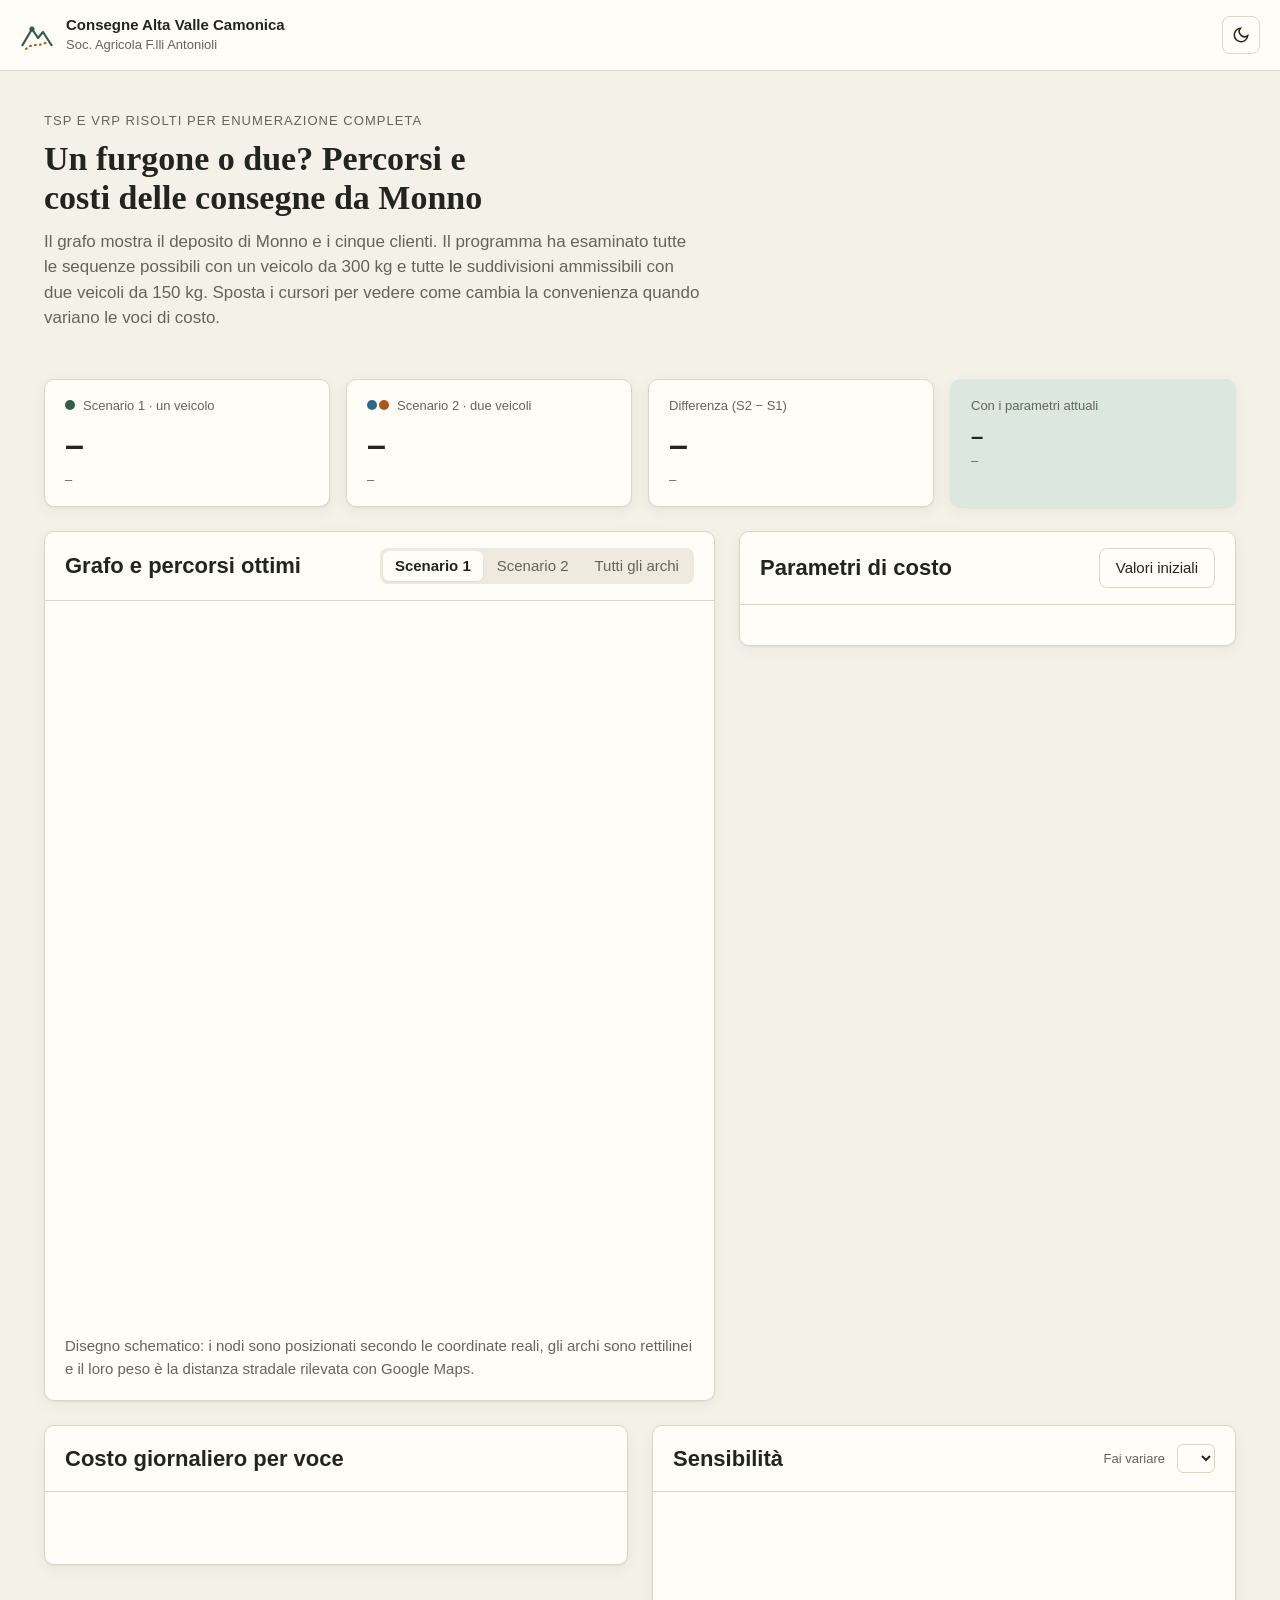
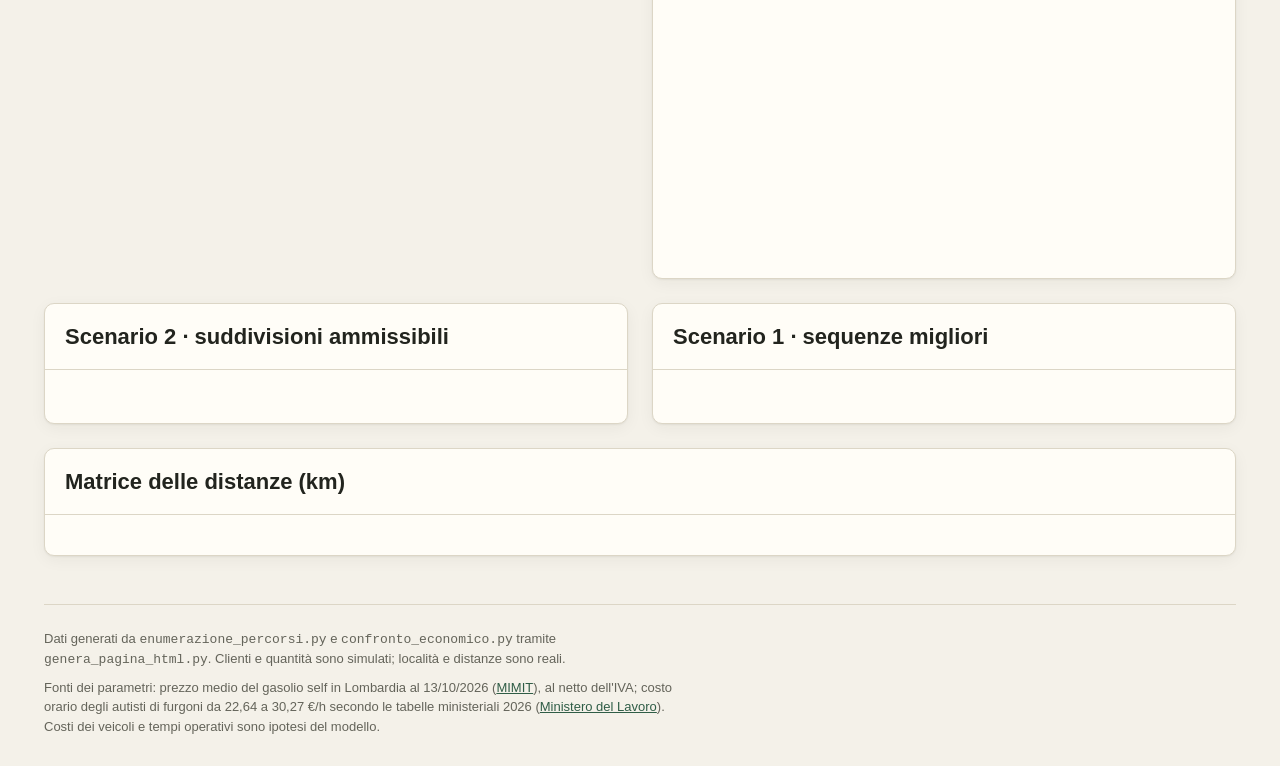
==== commit 7d62e28a: "aggiornamento progetto - Rimosso "Project Work 23" dall'intestazione e dalla descrizione della pagin" ====
--- a/pagina/index.html
+++ b/pagina/index.html
@@ -11,7 +11,7 @@
     <title>Consegne in Alta Valle Camonica – Confronto tra scenari</title>
     <meta
       name="description"
-      content="Project Work Traccia 23: percorsi di consegna della Società Agricola F.lli Antonioli e confronto economico tra uno e due veicoli."
+      content="Percorsi di consegna della Società Agricola F.lli Antonioli e confronto economico tra uno e due veicoli."
     />
     <link
       rel="icon"
@@ -666,7 +666,7 @@
           </svg>
           <div class="brand-text">
             <strong>Consegne Alta Valle Camonica</strong>
-            <span>Soc. Agricola F.lli Antonioli · Project Work 23</span>
+            <span>Soc. Agricola F.lli Antonioli</span>
           </div>
         </div>
         <div class="spacer"></div>
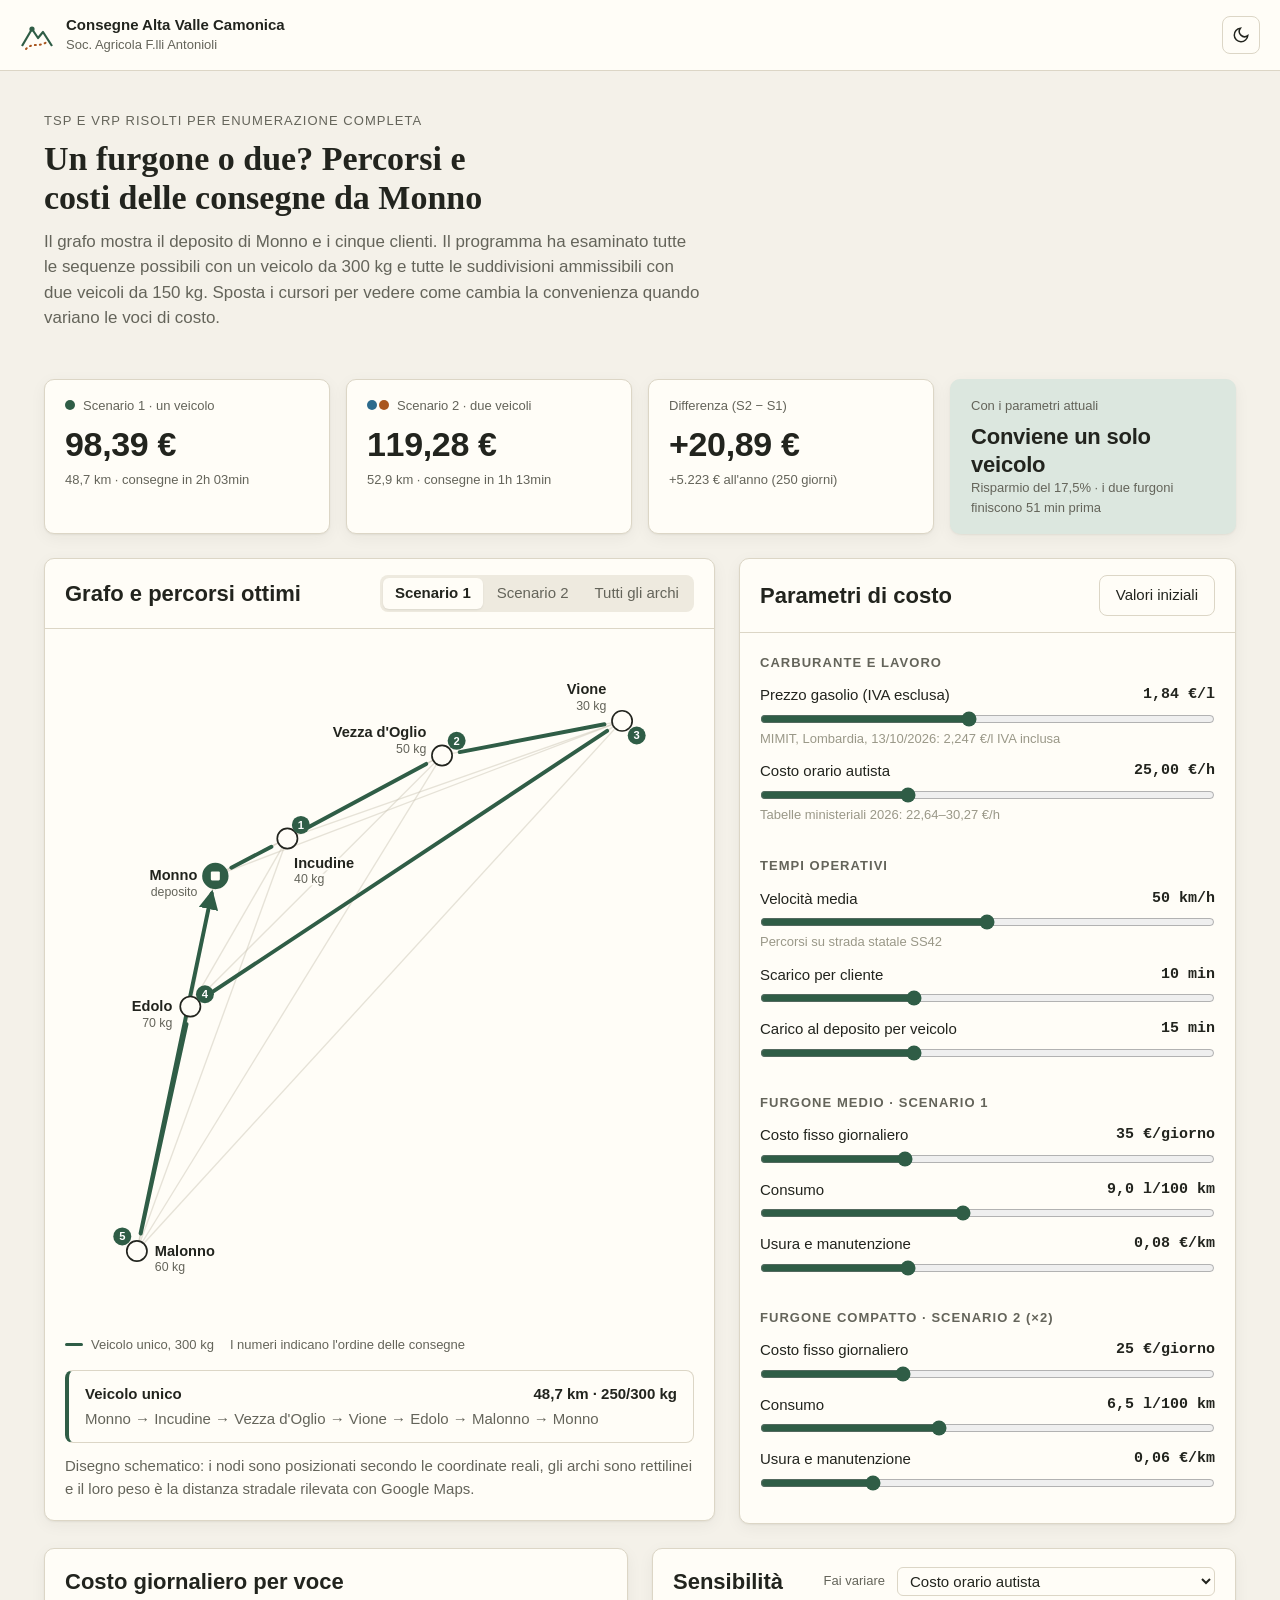
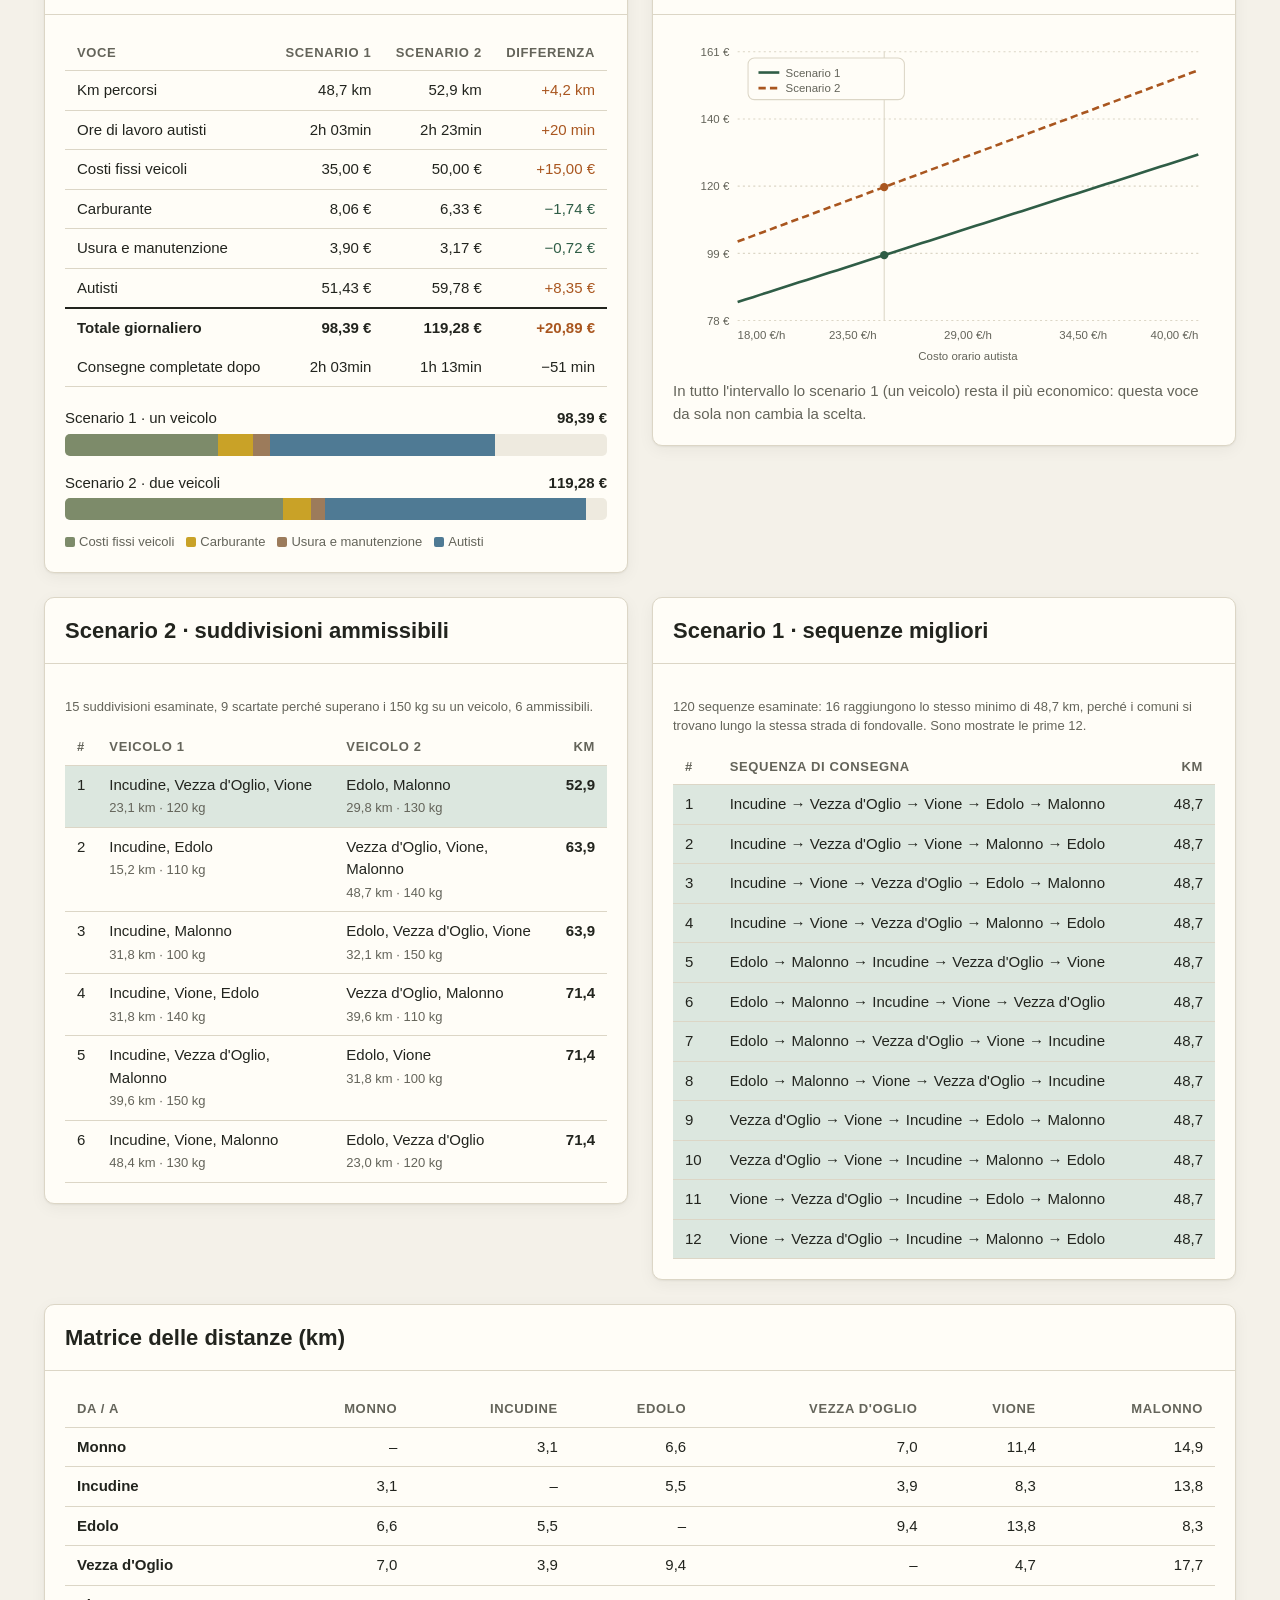
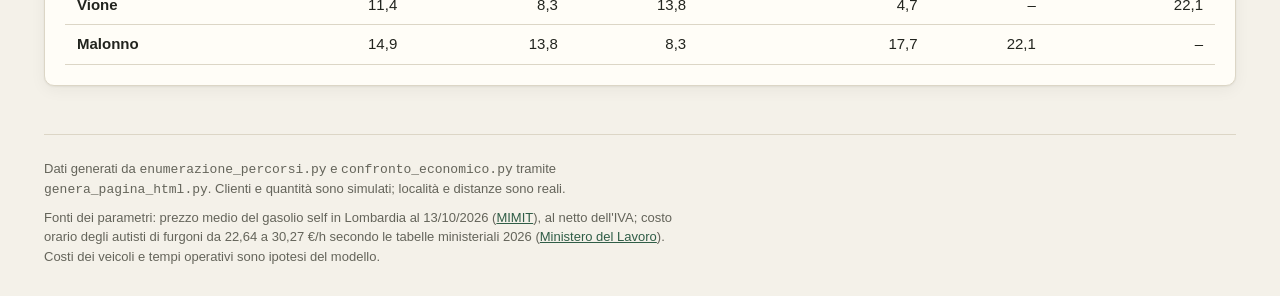
==== commit b88b14ad: "aggiornamento progetto - Corretta la pagina generata, che si apriva senza dati: i dati venivano   sc" ====
--- a/pagina/index.html
+++ b/pagina/index.html
@@ -862,10 +862,9 @@
       </footer>
     </main>
 
-    <!-- Qui genera_pagina_html.py scrive i risultati dei calcoli,
-         al posto della scritta {"nodi": [{"id": 0, "nome": "Monno", "lat": 46.2116, "lon": 10.3399, "domanda": 0}, {"id": 1, "nome": "Incudine", "lat": 46.2205, "lon": 10.3589, "domanda": 40}, {"id": 2, "nome": "Edolo", "lat": 46.1806, "lon": 10.3333, "domanda": 70}, {"id": 3, "nome": "Vezza d'Oglio", "lat": 46.2402, "lon": 10.3997, "domanda": 50}, {"id": 4, "nome": "Vione", "lat": 46.2484, "lon": 10.4472, "domanda": 30}, {"id": 5, "nome": "Malonno", "lat": 46.1226, "lon": 10.3192, "domanda": 60}], "distanze": [[0.0, 3.1, 6.6, 7.0, 11.4, 14.9], [3.1, 0.0, 5.5, 3.9, 8.3, 13.8], [6.6, 5.5, 0.0, 9.4, 13.8, 8.3], [7.0, 3.9, 9.4, 0.0, 4.7, 17.7], [11.4, 8.3, 13.8, 4.7, 0.0, 22.1], [14.9, 13.8, 8.3, 17.7, 22.1, 0.0]], "capacita": {"s1": 300, "s2": 150}, "scenario1": {"sequenza": [1, 3, 4, 2, 5], "km": 48.7, "esaminate": 120, "n_ottime": 16, "classifica": [{"km": 48.7, "sequenza": [1, 3, 4, 2, 5]}, {"km": 48.7, "sequenza": [1, 3, 4, 5, 2]}, {"km": 48.7, "sequenza": [1, 4, 3, 2, 5]}, {"km": 48.7, "sequenza": [1, 4, 3, 5, 2]}, {"km": 48.7, "sequenza": [2, 5, 1, 3, 4]}, {"km": 48.7, "sequenza": [2, 5, 1, 4, 3]}, {"km": 48.7, "sequenza": [2, 5, 3, 4, 1]}, {"km": 48.7, "sequenza": [2, 5, 4, 3, 1]}, {"km": 48.7, "sequenza": [3, 4, 1, 2, 5]}, {"km": 48.7, "sequenza": [3, 4, 1, 5, 2]}, {"km": 48.7, "sequenza": [4, 3, 1, 2, 5]}, {"km": 48.7, "sequenza": [4, 3, 1, 5, 2]}]}, "scenario2": {"suddivisioni": 15, "scartate": 9, "ammissibili": [{"km": 52.9, "veicoli": [{"sequenza": [1, 3, 4], "km": 23.1, "kg": 120}, {"sequenza": [2, 5], "km": 29.8, "kg": 130}]}, {"km": 63.9, "veicoli": [{"sequenza": [1, 2], "km": 15.2, "kg": 110}, {"sequenza": [3, 4, 5], "km": 48.7, "kg": 140}]}, {"km": 63.9, "veicoli": [{"sequenza": [1, 5], "km": 31.8, "kg": 100}, {"sequenza": [2, 3, 4], "km": 32.1, "kg": 150}]}, {"km": 71.4, "veicoli": [{"sequenza": [1, 4, 2], "km": 31.8, "kg": 140}, {"sequenza": [3, 5], "km": 39.6, "kg": 110}]}, {"km": 71.4, "veicoli": [{"sequenza": [1, 3, 5], "km": 39.6, "kg": 150}, {"sequenza": [2, 4], "km": 31.8, "kg": 100}]}, {"km": 71.4, "veicoli": [{"sequenza": [1, 4, 5], "km": 48.4, "kg": 130}, {"sequenza": [2, 3], "km": 23.0, "kg": 120}]}]}, "parametri": {"prezzo_gasolio": 1.84, "costo_orario": 25.0, "velocita": 50, "tempo_scarico": 10, "tempo_carico": 15, "veicoli": {"furgone_medio": {"consumo_l_100km": 9.0, "altri_costi_km": 0.08, "costo_fisso_giorno": 35.0}, "furgone_compatto": {"consumo_l_100km": 6.5, "altri_costi_km": 0.06, "costo_fisso_giorno": 25.0}}, "giorni_anno": 250}} -->
+    <!-- Nella riga qui sotto genera_pagina_html.py scrive i risultati dei calcoli -->
     <script>
-      const DATI = /*__DATI__*/ null;
+      const DATI = {"nodi": [{"id": 0, "nome": "Monno", "lat": 46.2116, "lon": 10.3399, "domanda": 0}, {"id": 1, "nome": "Incudine", "lat": 46.2205, "lon": 10.3589, "domanda": 40}, {"id": 2, "nome": "Edolo", "lat": 46.1806, "lon": 10.3333, "domanda": 70}, {"id": 3, "nome": "Vezza d'Oglio", "lat": 46.2402, "lon": 10.3997, "domanda": 50}, {"id": 4, "nome": "Vione", "lat": 46.2484, "lon": 10.4472, "domanda": 30}, {"id": 5, "nome": "Malonno", "lat": 46.1226, "lon": 10.3192, "domanda": 60}], "distanze": [[0.0, 3.1, 6.6, 7.0, 11.4, 14.9], [3.1, 0.0, 5.5, 3.9, 8.3, 13.8], [6.6, 5.5, 0.0, 9.4, 13.8, 8.3], [7.0, 3.9, 9.4, 0.0, 4.7, 17.7], [11.4, 8.3, 13.8, 4.7, 0.0, 22.1], [14.9, 13.8, 8.3, 17.7, 22.1, 0.0]], "capacita": {"s1": 300, "s2": 150}, "scenario1": {"sequenza": [1, 3, 4, 2, 5], "km": 48.7, "esaminate": 120, "n_ottime": 16, "classifica": [{"km": 48.7, "sequenza": [1, 3, 4, 2, 5]}, {"km": 48.7, "sequenza": [1, 3, 4, 5, 2]}, {"km": 48.7, "sequenza": [1, 4, 3, 2, 5]}, {"km": 48.7, "sequenza": [1, 4, 3, 5, 2]}, {"km": 48.7, "sequenza": [2, 5, 1, 3, 4]}, {"km": 48.7, "sequenza": [2, 5, 1, 4, 3]}, {"km": 48.7, "sequenza": [2, 5, 3, 4, 1]}, {"km": 48.7, "sequenza": [2, 5, 4, 3, 1]}, {"km": 48.7, "sequenza": [3, 4, 1, 2, 5]}, {"km": 48.7, "sequenza": [3, 4, 1, 5, 2]}, {"km": 48.7, "sequenza": [4, 3, 1, 2, 5]}, {"km": 48.7, "sequenza": [4, 3, 1, 5, 2]}]}, "scenario2": {"suddivisioni": 15, "scartate": 9, "ammissibili": [{"km": 52.9, "veicoli": [{"sequenza": [1, 3, 4], "km": 23.1, "kg": 120}, {"sequenza": [2, 5], "km": 29.8, "kg": 130}]}, {"km": 63.9, "veicoli": [{"sequenza": [1, 2], "km": 15.2, "kg": 110}, {"sequenza": [3, 4, 5], "km": 48.7, "kg": 140}]}, {"km": 63.9, "veicoli": [{"sequenza": [1, 5], "km": 31.8, "kg": 100}, {"sequenza": [2, 3, 4], "km": 32.1, "kg": 150}]}, {"km": 71.4, "veicoli": [{"sequenza": [1, 4, 2], "km": 31.8, "kg": 140}, {"sequenza": [3, 5], "km": 39.6, "kg": 110}]}, {"km": 71.4, "veicoli": [{"sequenza": [1, 3, 5], "km": 39.6, "kg": 150}, {"sequenza": [2, 4], "km": 31.8, "kg": 100}]}, {"km": 71.4, "veicoli": [{"sequenza": [1, 4, 5], "km": 48.4, "kg": 130}, {"sequenza": [2, 3], "km": 23.0, "kg": 120}]}]}, "parametri": {"prezzo_gasolio": 1.84, "costo_orario": 25.0, "velocita": 50, "tempo_scarico": 10, "tempo_carico": 15, "veicoli": {"furgone_medio": {"consumo_l_100km": 9.0, "altri_costi_km": 0.08, "costo_fisso_giorno": 35.0}, "furgone_compatto": {"consumo_l_100km": 6.5, "altri_costi_km": 0.06, "costo_fisso_giorno": 25.0}}, "giorni_anno": 250}};
     </script>
     <script>
 /* =============================================================
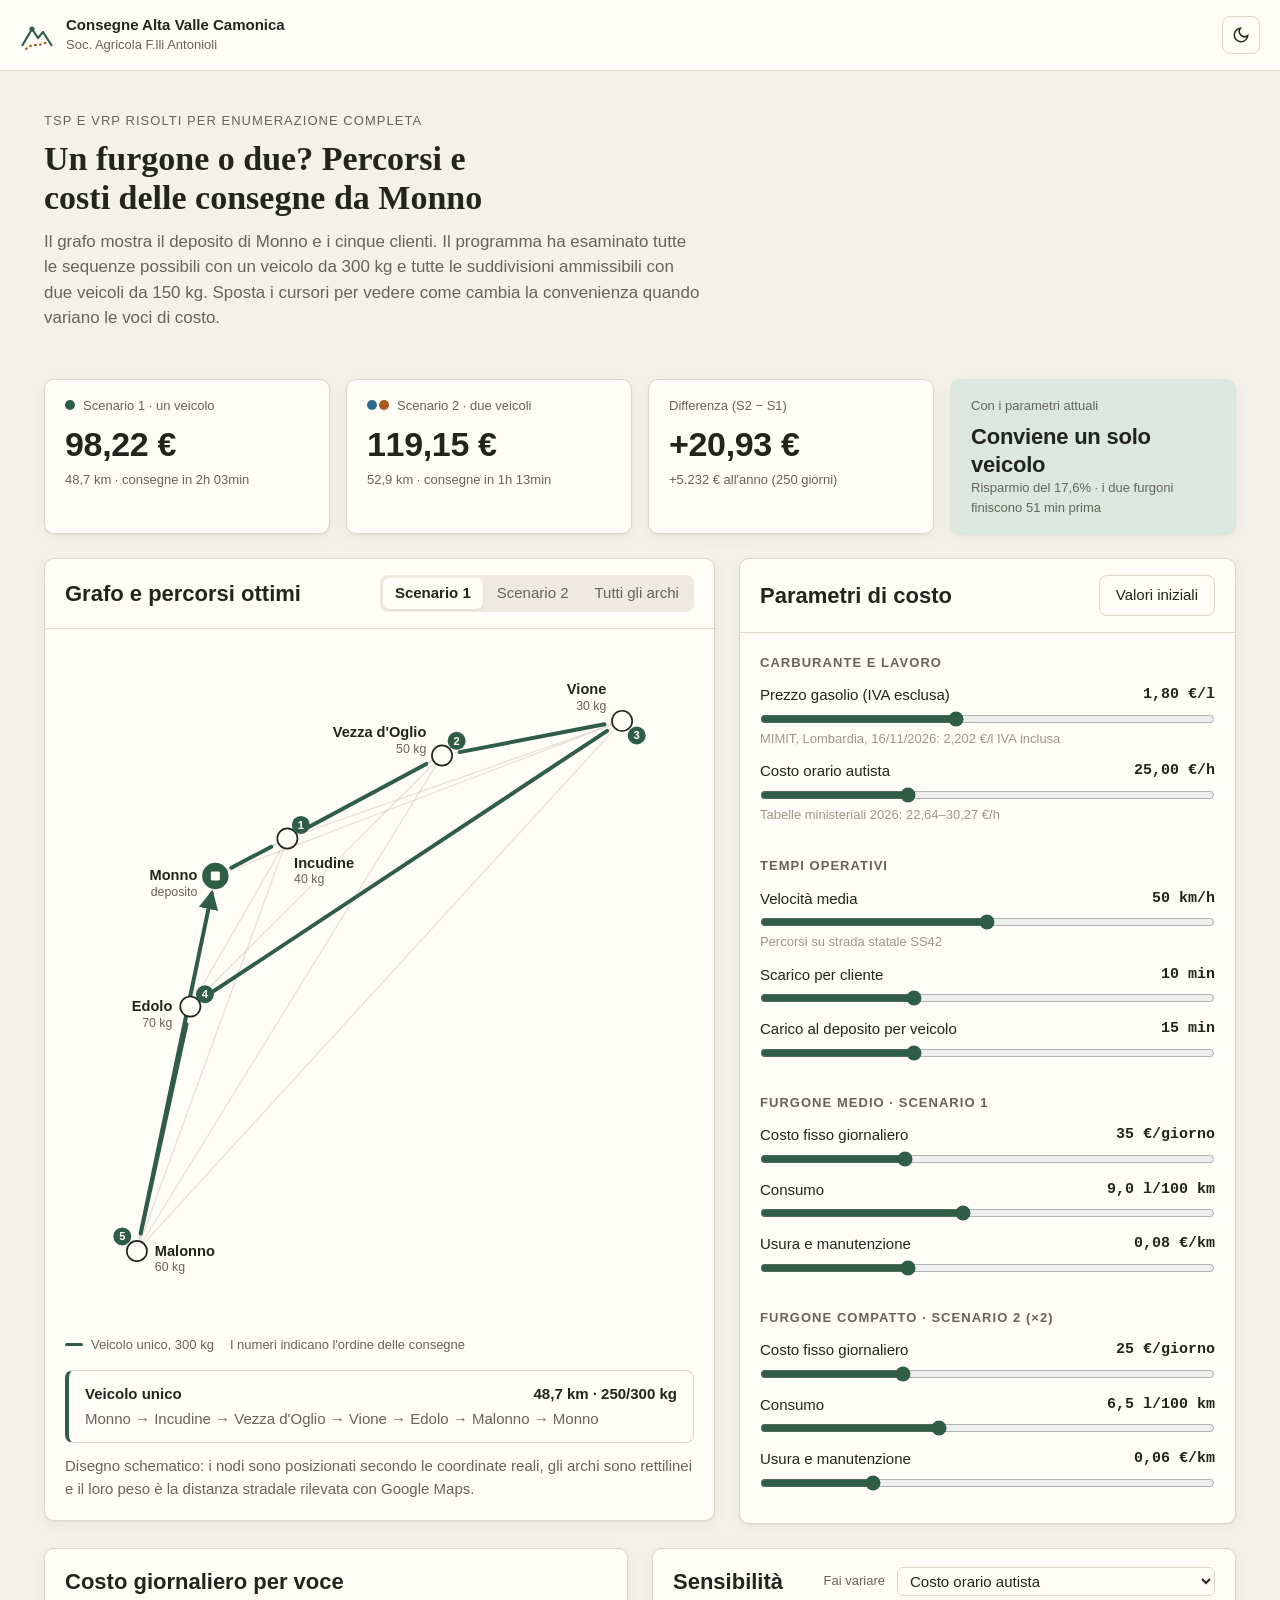
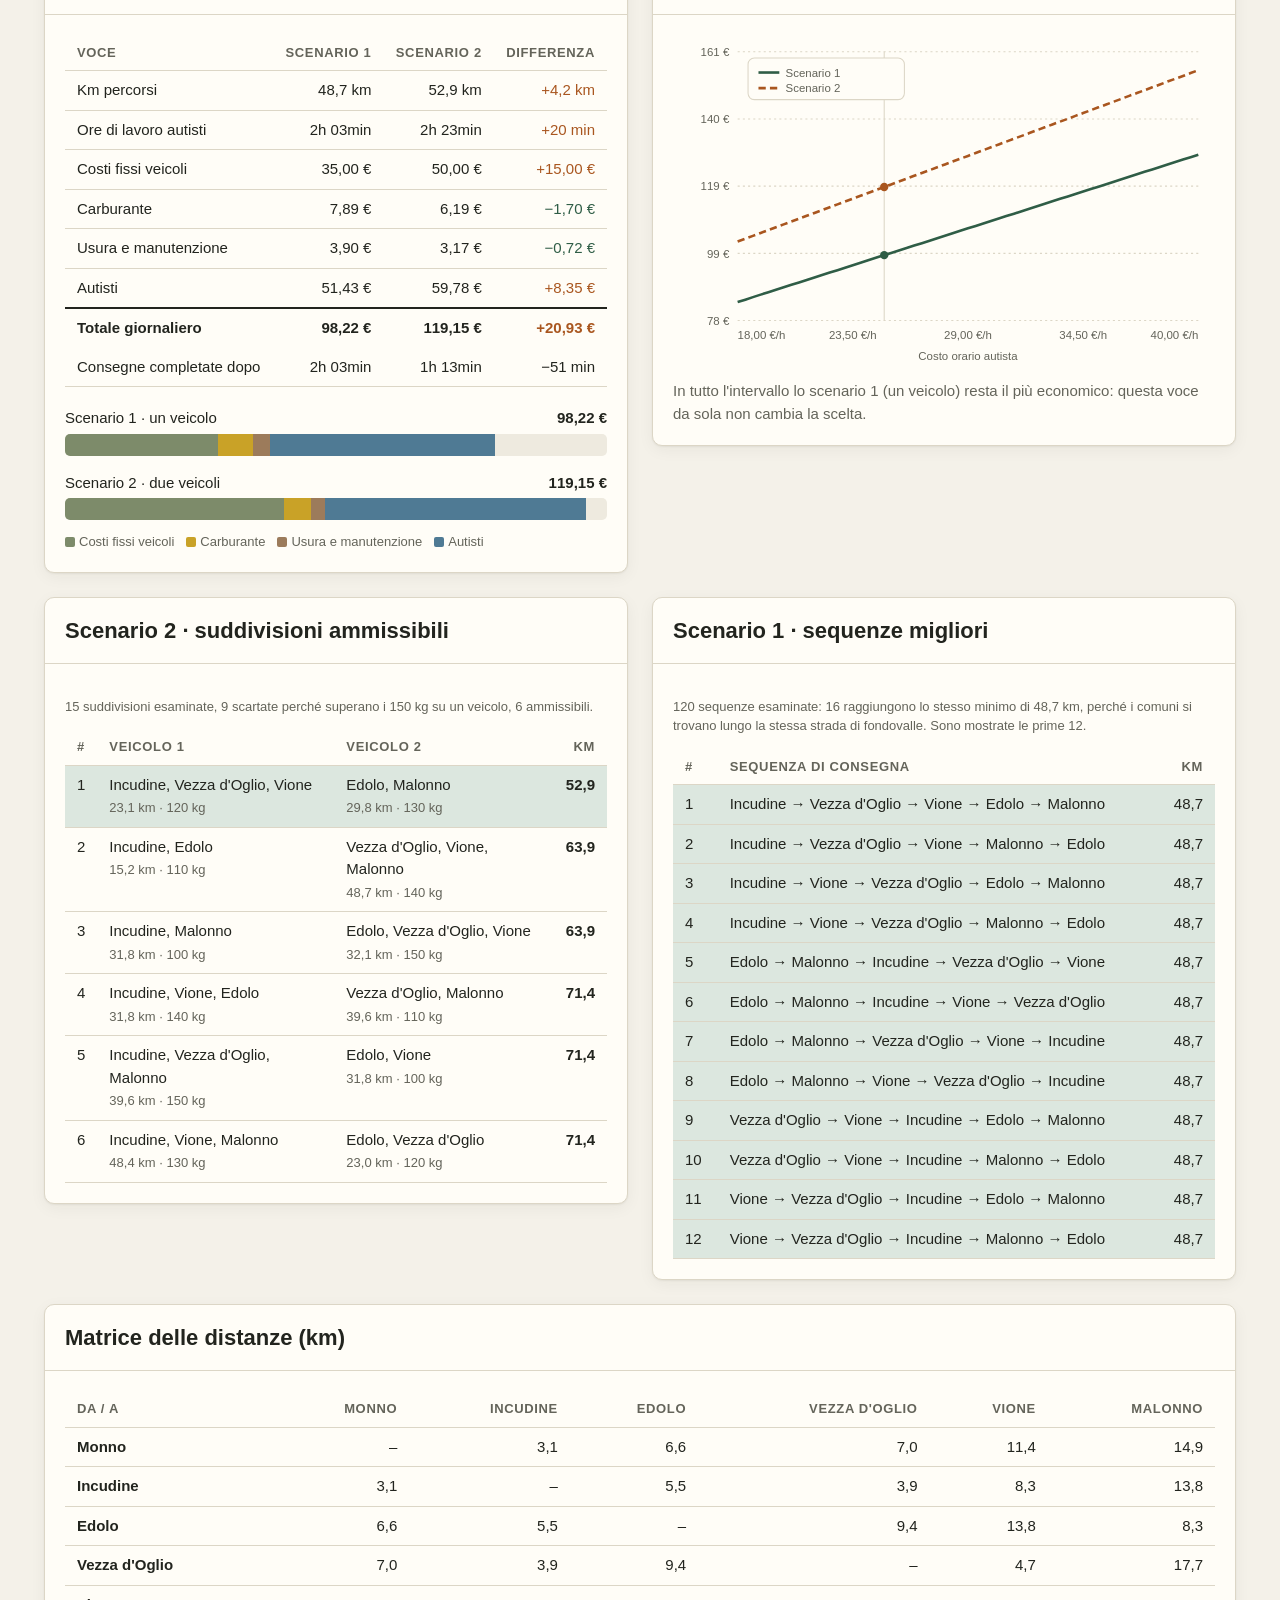
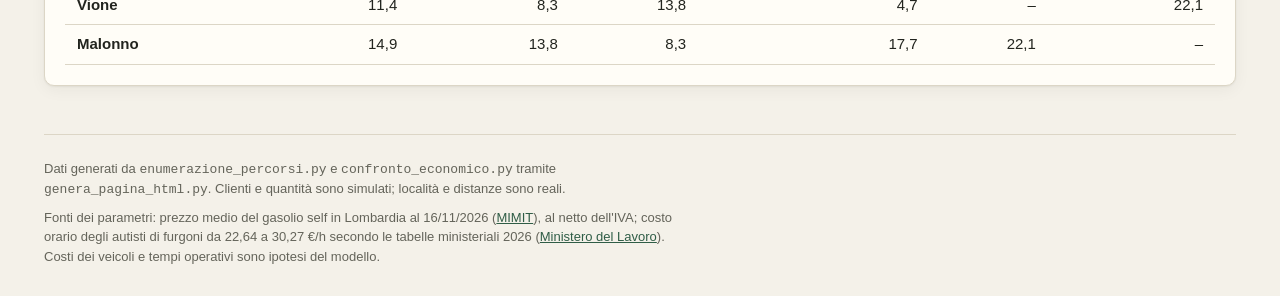
==== commit 2465c4a3: "aggiornamento progetto - Prezzo del gasolio aggiornato al dato MIMIT del 16/11/2026   (Lombardia, se" ====
--- a/pagina/index.html
+++ b/pagina/index.html
@@ -846,7 +846,7 @@
         </p>
         <p>
           Fonti dei parametri: prezzo medio del gasolio self in Lombardia al
-          13/10/2026 (<a
+          16/11/2026 (<a
             href="https://www.mimit.gov.it/it/prezzo-medio-carburanti/regioni"
             target="_blank"
             rel="noopener"
@@ -864,7 +864,7 @@
 
     <!-- Nella riga qui sotto genera_pagina_html.py scrive i risultati dei calcoli -->
     <script>
-      const DATI = {"nodi": [{"id": 0, "nome": "Monno", "lat": 46.2116, "lon": 10.3399, "domanda": 0}, {"id": 1, "nome": "Incudine", "lat": 46.2205, "lon": 10.3589, "domanda": 40}, {"id": 2, "nome": "Edolo", "lat": 46.1806, "lon": 10.3333, "domanda": 70}, {"id": 3, "nome": "Vezza d'Oglio", "lat": 46.2402, "lon": 10.3997, "domanda": 50}, {"id": 4, "nome": "Vione", "lat": 46.2484, "lon": 10.4472, "domanda": 30}, {"id": 5, "nome": "Malonno", "lat": 46.1226, "lon": 10.3192, "domanda": 60}], "distanze": [[0.0, 3.1, 6.6, 7.0, 11.4, 14.9], [3.1, 0.0, 5.5, 3.9, 8.3, 13.8], [6.6, 5.5, 0.0, 9.4, 13.8, 8.3], [7.0, 3.9, 9.4, 0.0, 4.7, 17.7], [11.4, 8.3, 13.8, 4.7, 0.0, 22.1], [14.9, 13.8, 8.3, 17.7, 22.1, 0.0]], "capacita": {"s1": 300, "s2": 150}, "scenario1": {"sequenza": [1, 3, 4, 2, 5], "km": 48.7, "esaminate": 120, "n_ottime": 16, "classifica": [{"km": 48.7, "sequenza": [1, 3, 4, 2, 5]}, {"km": 48.7, "sequenza": [1, 3, 4, 5, 2]}, {"km": 48.7, "sequenza": [1, 4, 3, 2, 5]}, {"km": 48.7, "sequenza": [1, 4, 3, 5, 2]}, {"km": 48.7, "sequenza": [2, 5, 1, 3, 4]}, {"km": 48.7, "sequenza": [2, 5, 1, 4, 3]}, {"km": 48.7, "sequenza": [2, 5, 3, 4, 1]}, {"km": 48.7, "sequenza": [2, 5, 4, 3, 1]}, {"km": 48.7, "sequenza": [3, 4, 1, 2, 5]}, {"km": 48.7, "sequenza": [3, 4, 1, 5, 2]}, {"km": 48.7, "sequenza": [4, 3, 1, 2, 5]}, {"km": 48.7, "sequenza": [4, 3, 1, 5, 2]}]}, "scenario2": {"suddivisioni": 15, "scartate": 9, "ammissibili": [{"km": 52.9, "veicoli": [{"sequenza": [1, 3, 4], "km": 23.1, "kg": 120}, {"sequenza": [2, 5], "km": 29.8, "kg": 130}]}, {"km": 63.9, "veicoli": [{"sequenza": [1, 2], "km": 15.2, "kg": 110}, {"sequenza": [3, 4, 5], "km": 48.7, "kg": 140}]}, {"km": 63.9, "veicoli": [{"sequenza": [1, 5], "km": 31.8, "kg": 100}, {"sequenza": [2, 3, 4], "km": 32.1, "kg": 150}]}, {"km": 71.4, "veicoli": [{"sequenza": [1, 4, 2], "km": 31.8, "kg": 140}, {"sequenza": [3, 5], "km": 39.6, "kg": 110}]}, {"km": 71.4, "veicoli": [{"sequenza": [1, 3, 5], "km": 39.6, "kg": 150}, {"sequenza": [2, 4], "km": 31.8, "kg": 100}]}, {"km": 71.4, "veicoli": [{"sequenza": [1, 4, 5], "km": 48.4, "kg": 130}, {"sequenza": [2, 3], "km": 23.0, "kg": 120}]}]}, "parametri": {"prezzo_gasolio": 1.84, "costo_orario": 25.0, "velocita": 50, "tempo_scarico": 10, "tempo_carico": 15, "veicoli": {"furgone_medio": {"consumo_l_100km": 9.0, "altri_costi_km": 0.08, "costo_fisso_giorno": 35.0}, "furgone_compatto": {"consumo_l_100km": 6.5, "altri_costi_km": 0.06, "costo_fisso_giorno": 25.0}}, "giorni_anno": 250}};
+      const DATI = {"nodi": [{"id": 0, "nome": "Monno", "lat": 46.2116, "lon": 10.3399, "domanda": 0}, {"id": 1, "nome": "Incudine", "lat": 46.2205, "lon": 10.3589, "domanda": 40}, {"id": 2, "nome": "Edolo", "lat": 46.1806, "lon": 10.3333, "domanda": 70}, {"id": 3, "nome": "Vezza d'Oglio", "lat": 46.2402, "lon": 10.3997, "domanda": 50}, {"id": 4, "nome": "Vione", "lat": 46.2484, "lon": 10.4472, "domanda": 30}, {"id": 5, "nome": "Malonno", "lat": 46.1226, "lon": 10.3192, "domanda": 60}], "distanze": [[0.0, 3.1, 6.6, 7.0, 11.4, 14.9], [3.1, 0.0, 5.5, 3.9, 8.3, 13.8], [6.6, 5.5, 0.0, 9.4, 13.8, 8.3], [7.0, 3.9, 9.4, 0.0, 4.7, 17.7], [11.4, 8.3, 13.8, 4.7, 0.0, 22.1], [14.9, 13.8, 8.3, 17.7, 22.1, 0.0]], "capacita": {"s1": 300, "s2": 150}, "scenario1": {"sequenza": [1, 3, 4, 2, 5], "km": 48.7, "esaminate": 120, "n_ottime": 16, "classifica": [{"km": 48.7, "sequenza": [1, 3, 4, 2, 5]}, {"km": 48.7, "sequenza": [1, 3, 4, 5, 2]}, {"km": 48.7, "sequenza": [1, 4, 3, 2, 5]}, {"km": 48.7, "sequenza": [1, 4, 3, 5, 2]}, {"km": 48.7, "sequenza": [2, 5, 1, 3, 4]}, {"km": 48.7, "sequenza": [2, 5, 1, 4, 3]}, {"km": 48.7, "sequenza": [2, 5, 3, 4, 1]}, {"km": 48.7, "sequenza": [2, 5, 4, 3, 1]}, {"km": 48.7, "sequenza": [3, 4, 1, 2, 5]}, {"km": 48.7, "sequenza": [3, 4, 1, 5, 2]}, {"km": 48.7, "sequenza": [4, 3, 1, 2, 5]}, {"km": 48.7, "sequenza": [4, 3, 1, 5, 2]}]}, "scenario2": {"suddivisioni": 15, "scartate": 9, "ammissibili": [{"km": 52.9, "veicoli": [{"sequenza": [1, 3, 4], "km": 23.1, "kg": 120}, {"sequenza": [2, 5], "km": 29.8, "kg": 130}]}, {"km": 63.9, "veicoli": [{"sequenza": [1, 2], "km": 15.2, "kg": 110}, {"sequenza": [3, 4, 5], "km": 48.7, "kg": 140}]}, {"km": 63.9, "veicoli": [{"sequenza": [1, 5], "km": 31.8, "kg": 100}, {"sequenza": [2, 3, 4], "km": 32.1, "kg": 150}]}, {"km": 71.4, "veicoli": [{"sequenza": [1, 4, 2], "km": 31.8, "kg": 140}, {"sequenza": [3, 5], "km": 39.6, "kg": 110}]}, {"km": 71.4, "veicoli": [{"sequenza": [1, 3, 5], "km": 39.6, "kg": 150}, {"sequenza": [2, 4], "km": 31.8, "kg": 100}]}, {"km": 71.4, "veicoli": [{"sequenza": [1, 4, 5], "km": 48.4, "kg": 130}, {"sequenza": [2, 3], "km": 23.0, "kg": 120}]}]}, "parametri": {"prezzo_gasolio": 1.8, "costo_orario": 25.0, "velocita": 50, "tempo_scarico": 10, "tempo_carico": 15, "veicoli": {"furgone_medio": {"consumo_l_100km": 9.0, "altri_costi_km": 0.08, "costo_fisso_giorno": 35.0}, "furgone_compatto": {"consumo_l_100km": 6.5, "altri_costi_km": 0.06, "costo_fisso_giorno": 25.0}}, "giorni_anno": 250}};
     </script>
     <script>
 /* =============================================================
@@ -991,7 +991,7 @@
         max: 2.6,
         passo: 0.01,
         formatta: (v) => formattaNumero(v, 2) + " €/l",
-        fonte: "MIMIT, Lombardia, 13/10/2026: 2,247 €/l IVA inclusa",
+        fonte: "MIMIT, Lombardia, 16/11/2026: 2,202 €/l IVA inclusa",
       },
       {
         chiave: "costo_orario",
